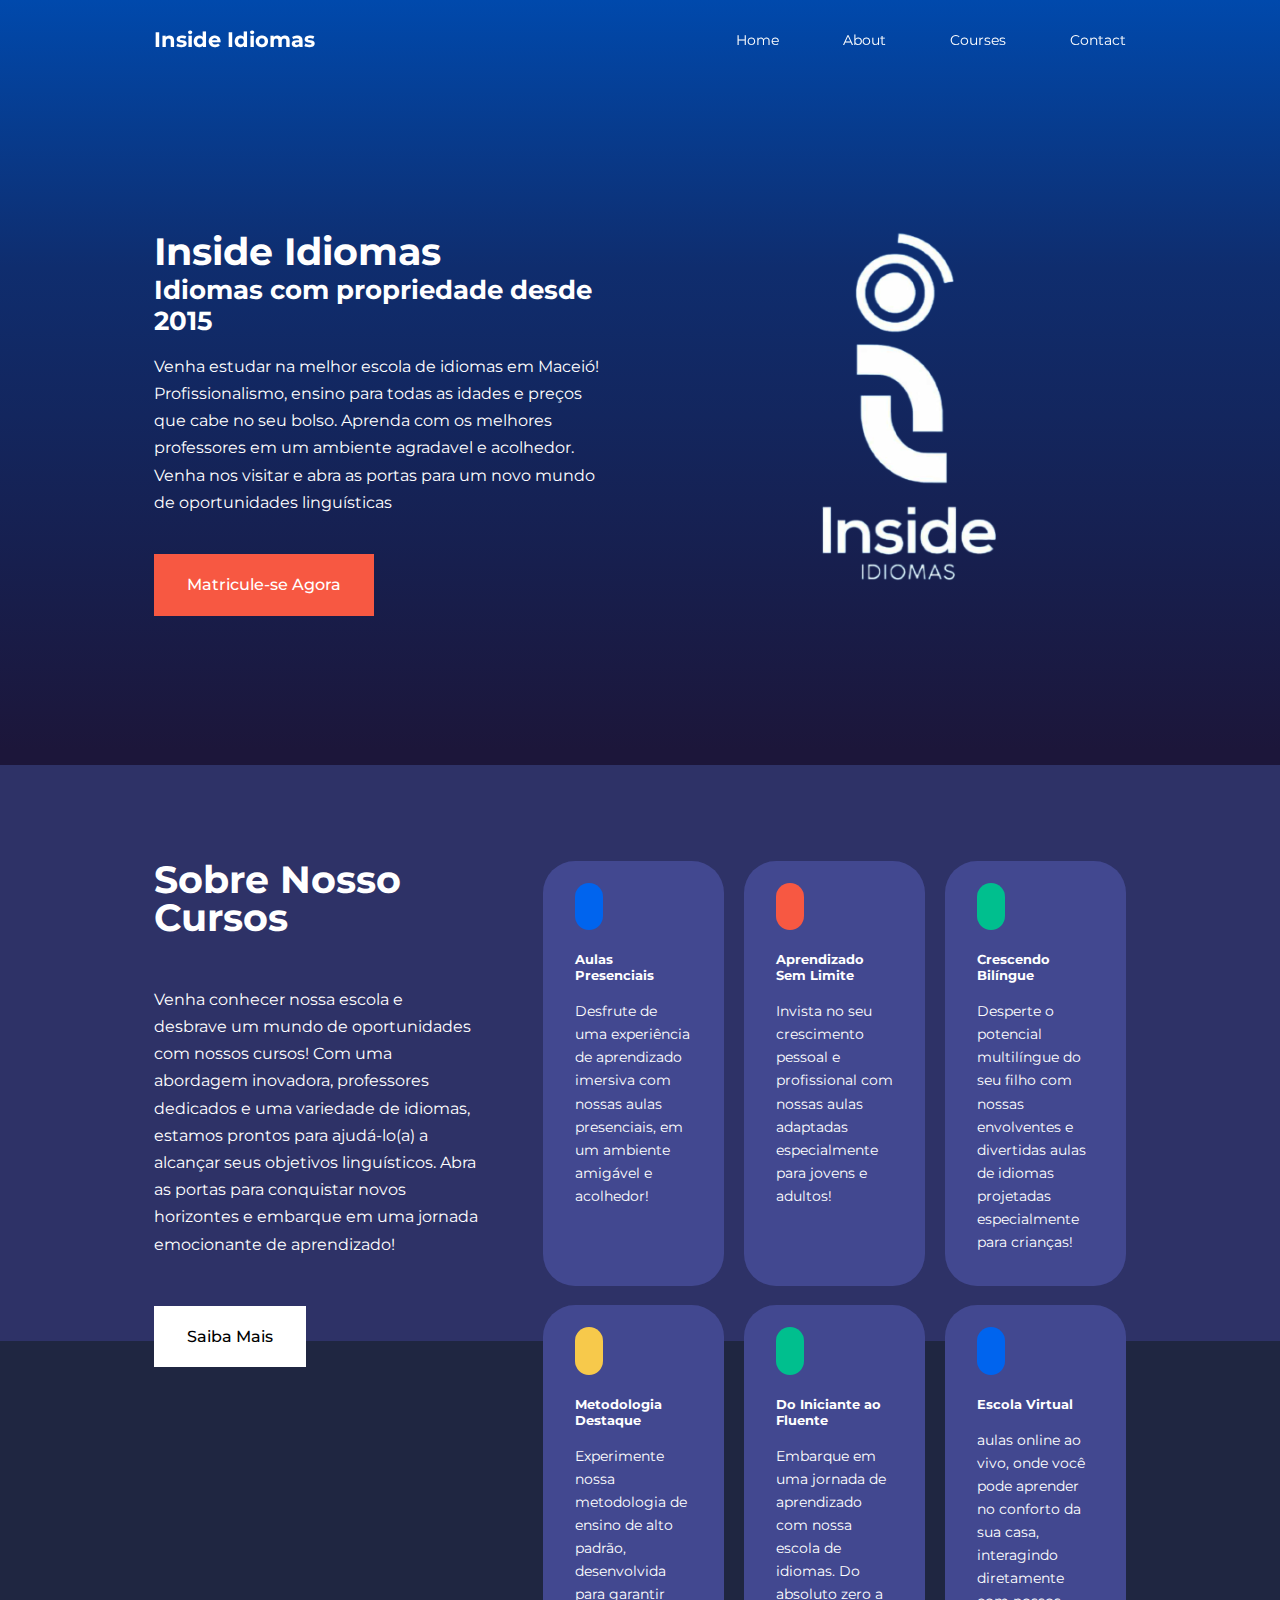
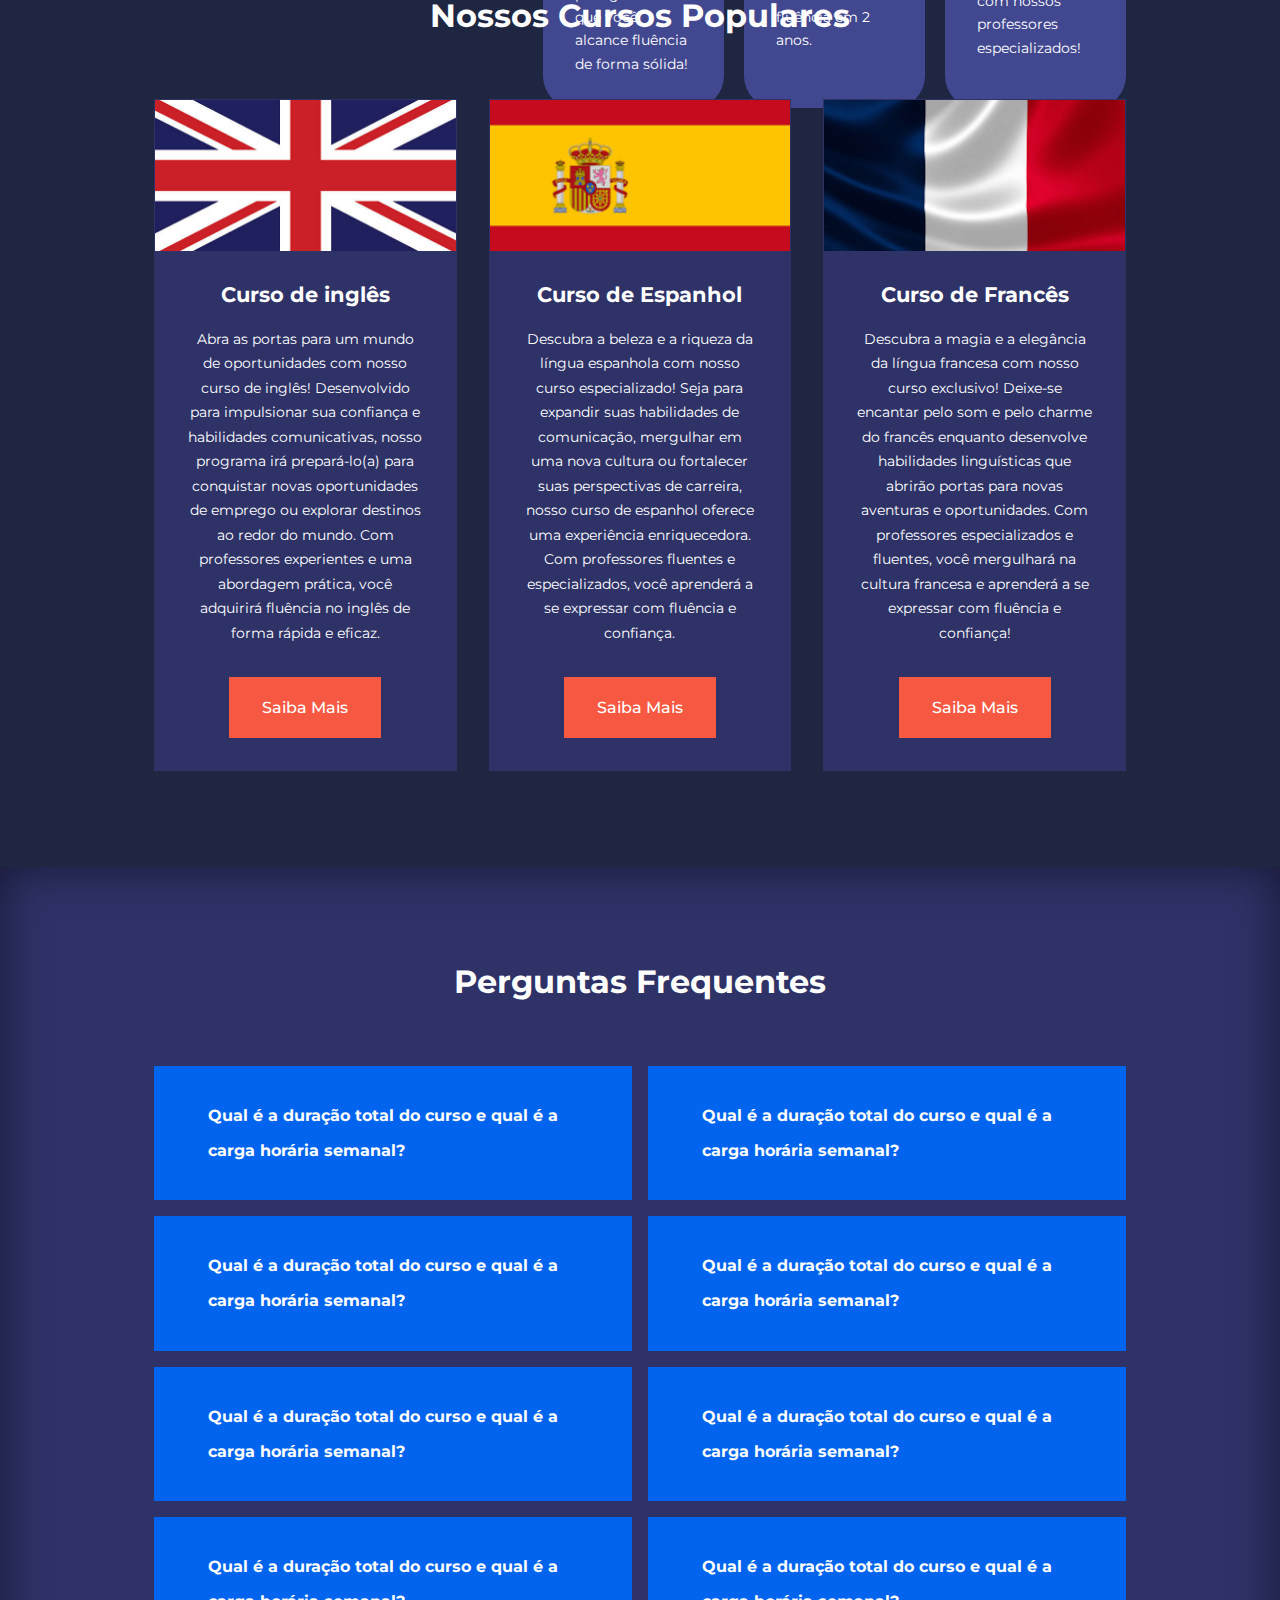
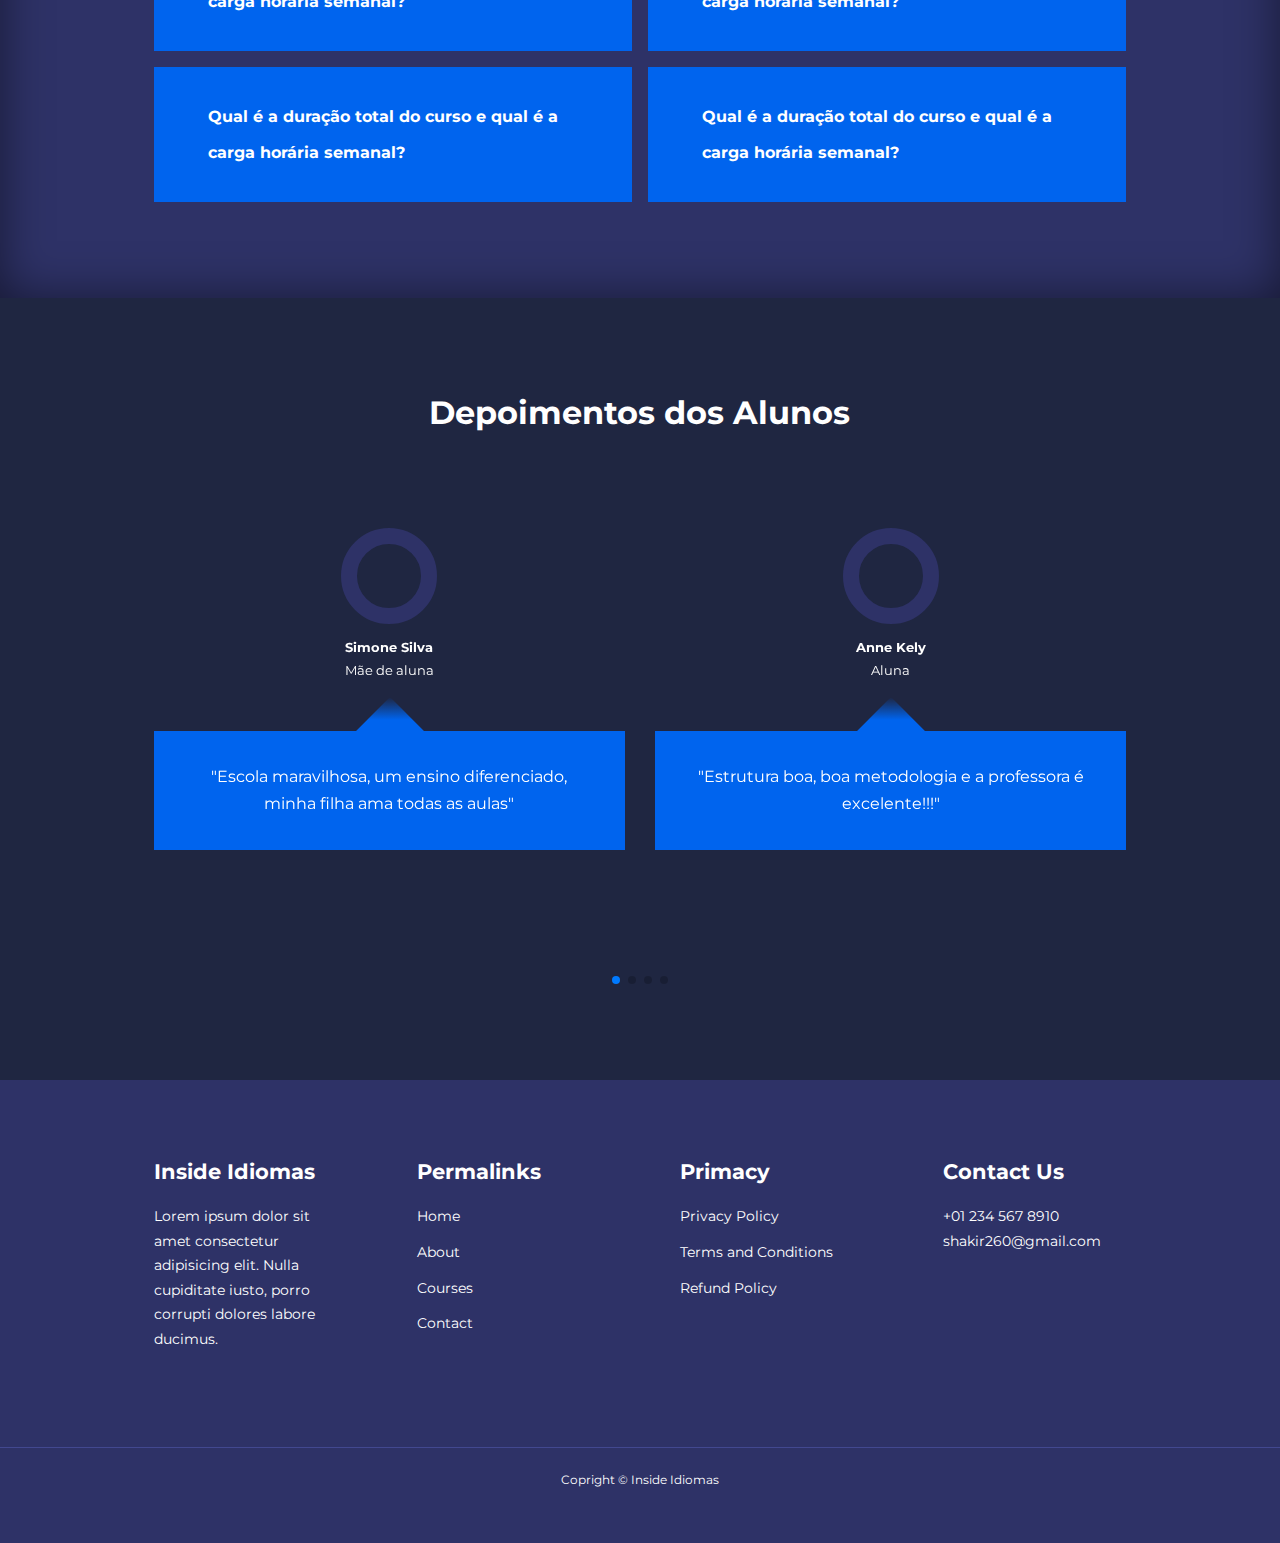
==== index.html @ e07ec495 "first commit" ====
<!DOCTYPE html>
<html lang="en">
  <head>
    <meta charset="UTF-8" />
    <meta name="viewport" content="width=device-width, initial-scale=1.0" />
    <title>Inside Idiomas</title>

    <link rel="stylesheet" href="./css/style.css" />

    <!-- icons CDN-->
    <link
      rel="stylesheet"
      href="https://cdnjs.cloudflare.com/ajax/libs/font-awesome/6.4.0/css/all.min.css"
      integrity="sha512-iecdLmaskl7CVkqkXNQ/ZH/XLlvWZOJyj7Yy7tcenmpD1ypASozpmT/E0iPtmFIB46ZmdtAc9eNBvH0H/ZpiBw=="
      crossorigin="anonymous"
      referrerpolicy="no-referrer"
    />

    <!-- font google-->
    <link rel="preconnect" href="https://fonts.googleapis.com" />
    <link rel="preconnect" href="https://fonts.gstatic.com" crossorigin />
    <link
      href="https://fonts.googleapis.com/css2?family=Montserrat:wght@300;400;500;600;700;800;900&display=swap"
      rel="stylesheet"
    />

    <!-- SWIPER JS-->

    <link
      rel="stylesheet"
      href="https://cdn.jsdelivr.net/npm/swiper@10/swiper-bundle.min.css"
    />

    <script src="https://cdn.jsdelivr.net/npm/swiper@10/swiper-bundle.min.js"></script>
  </head>
  <body>
    <nav>
      <div class="container nav_container">
        <a href="./index.html"><h4>Inside Idiomas</h4></a>
        <ul class="nav_menu">
          <li>
            <a href="./index.html">Home</a>
          </li>
          <li><a href="./about.html">About</a></li>
          <li><a href="./courses.html">Courses</a></li>
          <li><a href="./contact.html">Contact</a></li>
        </ul>
        <button class="open-menu-btn"><i class="fa-solid fa-bars"></i></button>
        <button class="close-menu-btn">
          <i class="fa-solid fa-xmark"></i>
        </button>
      </div>
    </nav>

    <!-- =========== END OF NAVBAR ===========-->

    <header>
      <div class="container header_container">
        <div class="header_left">
          <h1>Inside Idiomas</h1>
          <h3>Idiomas com propriedade desde 2015</h3>
          <p>
            Venha estudar na melhor escola de idiomas em Maceió!
            Profissionalismo, ensino para todas as idades e preços que cabe no
            seu bolso. Aprenda com os melhores professores em um ambiente
            agradavel e acolhedor. Venha nos visitar e abra as portas para um
            novo mundo de oportunidades linguísticas
          </p>
          <a href="./courses.html" class="btn btn-primary">
            Matricule-se Agora</a
          >
        </div>

        <div class="header_right">
          <div class="header_right-image">
            <img src="./images/inside.svg" alt="" />
          </div>
        </div>
      </div>
    </header>

    <!-- =========== END OF HEADER ===========-->

    <section class="categories">
      <div class="container categories_container">
        <div class="categories_left">
          <h1>Sobre Nosso Cursos</h1>
          <p>
            Venha conhecer nossa escola e desbrave um mundo de oportunidades com
            nossos cursos! Com uma abordagem inovadora, professores dedicados e
            uma variedade de idiomas, estamos prontos para ajudá-lo(a) a
            alcançar seus objetivos linguísticos. Abra as portas para conquistar
            novos horizontes e embarque em uma jornada emocionante de
            aprendizado!
          </p>
          <a href="#" class="btn">Saiba Mais</a>
        </div>

        <div class="categories_right">
          <article class="category">
            <span class="category_icon"
              ><i class="fa-solid fa-chalkboard-user"></i
            ></span>
            <h5>Aulas Presenciais</h5>
            <p>
              Desfrute de uma experiência de aprendizado imersiva com nossas
              aulas presenciais, em um ambiente amigável e acolhedor!
            </p>
          </article>

          <article class="category">
            <span class="category_icon"
              ><i class="fa-solid fa-graduation-cap"></i>
            </span>
            <h5>Aprendizado Sem Limite</h5>
            <p>
              Invista no seu crescimento pessoal e profissional com nossas aulas
              adaptadas especialmente para jovens e adultos!
            </p>
          </article>

          <article class="category">
            <span class="category_icon"
              ><i class="fa-solid fa-seedling"></i
            ></span>
            <h5>Crescendo Bilíngue</h5>
            <p>
              Desperte o potencial multilíngue do seu filho com nossas
              envolventes e divertidas aulas de idiomas projetadas especialmente
              para crianças!
            </p>
          </article>

          <article class="category">
            <span class="category_icon"><i class="fa-solid fa-book"></i></span>
            <h5>Metodologia Destaque</h5>
            <p>
              Experimente nossa metodologia de ensino de alto padrão,
              desenvolvida para garantir que você alcance fluência de forma
              sólida!
            </p>
          </article>

          <article class="category">
            <span class="category_icon"
              ><i class="fa-solid fa-user-graduate"></i
            ></span>
            <h5>Do Iniciante ao Fluente</h5>
            <p>
              Embarque em uma jornada de aprendizado com nossa escola de
              idiomas. Do absoluto zero a fluência em 2 anos.
            </p>
          </article>

          <article class="category">
            <span class="category_icon"
              ><i class="fa-solid fa-house-laptop"></i>
            </span>
            <h5>Escola Virtual</h5>
            <p>
              aulas online ao vivo, onde você pode aprender no conforto da sua
              casa, interagindo diretamente com nossos professores
              especializados!
            </p>
          </article>
        </div>
      </div>
    </section>

    <!-- =========== END OF CATEGORIES ===========-->

    <section class="courses">
      <h2>Nossos Cursos Populares</h2>
      <div class="container courses_container">
        <article class="course">
          <div class="course_image">
            <img src="./images/ingles.jpg" alt="" />
          </div>
          <div class="course_info">
            <h4>Curso de inglês</h4>
            <p>
              Abra as portas para um mundo de oportunidades com nosso curso de
              inglês! Desenvolvido para impulsionar sua confiança e habilidades
              comunicativas, nosso programa irá prepará-lo(a) para conquistar
              novas oportunidades de emprego ou explorar destinos ao redor do
              mundo. Com professores experientes e uma abordagem prática, você
              adquirirá fluência no inglês de forma rápida e eficaz.
            </p>
            <a href="./courses.html" class="btn btn-primary">Saiba Mais</a>
          </div>
        </article>

        <article class="course">
          <div class="course_image">
            <img src="./images/espanhol.png" alt="" />
          </div>
          <div class="course_info">
            <h4>Curso de Espanhol</h4>
            <p>
              Descubra a beleza e a riqueza da língua espanhola com nosso curso
              especializado! Seja para expandir suas habilidades de comunicação,
              mergulhar em uma nova cultura ou fortalecer suas perspectivas de
              carreira, nosso curso de espanhol oferece uma experiência
              enriquecedora. Com professores fluentes e especializados, você
              aprenderá a se expressar com fluência e confiança.
            </p>
            <a href="./courses.html" class="btn btn-primary">Saiba Mais</a>
          </div>
        </article>

        <article class="course">
          <div class="course_image">
            <img src="./images/franca.png" alt="" />
          </div>
          <div class="course_info">
            <h4>Curso de Francês</h4>
            <p>
              Descubra a magia e a elegância da língua francesa com nosso curso
              exclusivo! Deixe-se encantar pelo som e pelo charme do francês
              enquanto desenvolve habilidades linguísticas que abrirão portas
              para novas aventuras e oportunidades. Com professores
              especializados e fluentes, você mergulhará na cultura francesa e
              aprenderá a se expressar com fluência e confiança!
            </p>
            <a href="./courses.html" class="btn btn-primary">Saiba Mais</a>
          </div>
        </article>
      </div>
    </section>

    <!-- =========== END OF COURSES ===========-->

    <section class="faqs">
      <h2>Perguntas Frequentes</h2>
      <div class="container faqs_container">
        <article class="faq">
          <div class="faq_icon"><i class="fa-solid fa-plus"></i></div>
          <div class="question_answer">
            <h4>
              Qual é a duração total do curso e qual é a carga horária semanal?
            </h4>
            <p>
              Lorem, ipsum dolor sit amet consectetur adipisicing elit.
              Veritatis sunt natus sit aut ex reiciendis esse quisquam? Eos non
              facilis tempore tempora sint est. Nesciunt expedita odit quidem
              facere provident!
            </p>
          </div>
        </article>

        <article class="faq">
          <div class="faq_icon"><i class="fa-solid fa-plus"></i></div>
          <div class="question_answer">
            <h4>
              Qual é a duração total do curso e qual é a carga horária semanal?
            </h4>
            <p>
              Lorem, ipsum dolor sit amet consectetur adipisicing elit.
              Veritatis sunt natus sit aut ex reiciendis esse quisquam? Eos non
              facilis tempore tempora sint est. Nesciunt expedita odit quidem
              facere provident!
            </p>
          </div>
        </article>

        <article class="faq">
          <div class="faq_icon"><i class="fa-solid fa-plus"></i></div>
          <div class="question_answer">
            <h4>
              Qual é a duração total do curso e qual é a carga horária semanal?
            </h4>
            <p>
              Lorem, ipsum dolor sit amet consectetur adipisicing elit.
              Veritatis sunt natus sit aut ex reiciendis esse quisquam? Eos non
              facilis tempore tempora sint est. Nesciunt expedita odit quidem
              facere provident!
            </p>
          </div>
        </article>

        <article class="faq">
          <div class="faq_icon"><i class="fa-solid fa-plus"></i></div>
          <div class="question_answer">
            <h4>
              Qual é a duração total do curso e qual é a carga horária semanal?
            </h4>
            <p>
              Lorem, ipsum dolor sit amet consectetur adipisicing elit.
              Veritatis sunt natus sit aut ex reiciendis esse quisquam? Eos non
              facilis tempore tempora sint est. Nesciunt expedita odit quidem
              facere provident!
            </p>
          </div>
        </article>

        <article class="faq">
          <div class="faq_icon"><i class="fa-solid fa-plus"></i></div>
          <div class="question_answer">
            <h4>
              Qual é a duração total do curso e qual é a carga horária semanal?
            </h4>
            <p>
              Lorem, ipsum dolor sit amet consectetur adipisicing elit.
              Veritatis sunt natus sit aut ex reiciendis esse quisquam? Eos non
              facilis tempore tempora sint est. Nesciunt expedita odit quidem
              facere provident!
            </p>
          </div>
        </article>

        <article class="faq">
          <div class="faq_icon"><i class="fa-solid fa-plus"></i></div>
          <div class="question_answer">
            <h4>
              Qual é a duração total do curso e qual é a carga horária semanal?
            </h4>
            <p>
              Lorem, ipsum dolor sit amet consectetur adipisicing elit.
              Veritatis sunt natus sit aut ex reiciendis esse quisquam? Eos non
              facilis tempore tempora sint est. Nesciunt expedita odit quidem
              facere provident!
            </p>
          </div>
        </article>

        <article class="faq">
          <div class="faq_icon"><i class="fa-solid fa-plus"></i></div>
          <div class="question_answer">
            <h4>
              Qual é a duração total do curso e qual é a carga horária semanal?
            </h4>
            <p>
              Lorem, ipsum dolor sit amet consectetur adipisicing elit.
              Veritatis sunt natus sit aut ex reiciendis esse quisquam? Eos non
              facilis tempore tempora sint est. Nesciunt expedita odit quidem
              facere provident!
            </p>
          </div>
        </article>

        <article class="faq">
          <div class="faq_icon"><i class="fa-solid fa-plus"></i></div>
          <div class="question_answer">
            <h4>
              Qual é a duração total do curso e qual é a carga horária semanal?
            </h4>
            <p>
              Lorem, ipsum dolor sit amet consectetur adipisicing elit.
              Veritatis sunt natus sit aut ex reiciendis esse quisquam? Eos non
              facilis tempore tempora sint est. Nesciunt expedita odit quidem
              facere provident!
            </p>
          </div>
        </article>

        <article class="faq">
          <div class="faq_icon"><i class="fa-solid fa-plus"></i></div>
          <div class="question_answer">
            <h4>
              Qual é a duração total do curso e qual é a carga horária semanal?
            </h4>
            <p>
              Lorem, ipsum dolor sit amet consectetur adipisicing elit.
              Veritatis sunt natus sit aut ex reiciendis esse quisquam? Eos non
              facilis tempore tempora sint est. Nesciunt expedita odit quidem
              facere provident!
            </p>
          </div>
        </article>

        <article class="faq">
          <div class="faq_icon"><i class="fa-solid fa-plus"></i></div>
          <div class="question_answer">
            <h4>
              Qual é a duração total do curso e qual é a carga horária semanal?
            </h4>
            <p>
              Lorem, ipsum dolor sit amet consectetur adipisicing elit.
              Veritatis sunt natus sit aut ex reiciendis esse quisquam? Eos non
              facilis tempore tempora sint est. Nesciunt expedita odit quidem
              facere provident!
            </p>
          </div>
        </article>
      </div>
    </section>

    <!-- =========== END OF FAQS ===========-->

    <section class="container testimonials_container mySwiper">
      <h2>Depoimentos dos Alunos</h2>

      <div class="swiper-wrapper">
        <article class="testimonial swiper-slide">
          <div class="avatar">
            <img
              src="https://lh3.googleusercontent.com/a-/AD_cMMQBZKAxoACoGxxtNOzGts6Uc5fpCD4lUX_6gJ0NiQXfTIWC=w60-h60-p-rp-mo-ba2-br100"
              alt=""
            />
          </div>
          <div class="testimonial_info">
            <h5>Simone Silva</h5>
            <small>Mãe de aluna</small>
            <div class="testimonial_body">
              <p>
                "Escola maravilhosa, um ensino diferenciado, minha filha ama
                todas as aulas"
              </p>
            </div>
          </div>
        </article>

        <article class="testimonial swiper-slide">
          <div class="avatar">
            <img
              src="https://lh3.googleusercontent.com/a-/AD_cMMR5dsjNhBQnz9AVJ1lnXts2LTc-ZbNx8_3CJ20ylwWtL40=w60-h60-p-rp-mo-ba2-br100"
              alt=""
            />
          </div>
          <div class="testimonial_info">
            <h5>Anne Kely</h5>
            <small>Aluna</small>
            <div class="testimonial_body">
              <p>
                "Estrutura boa, boa metodologia e a professora é excelente!!!"
              </p>
            </div>
          </div>
        </article>

        <article class="testimonial swiper-slide">
          <div class="avatar">
            <img
              src="https://lh3.googleusercontent.com/a-/AD_cMMRA-ctpFJnuBm_z79PmrGh8-JNXuZiAP5iBRkPc202I5w8=w60-h60-p-rp-mo-br100"
              alt=""
            />
          </div>
          <div class="testimonial_info">
            <h5>Emileine Winne</h5>
            <small>Ex-aluna</small>
            <div class="testimonial_body">
              <p>
                "Os professores são pacientes, dedicados e sobretudo
                qualificados. O preço é acessível, as aulas são dinâmicas. Vale
                a pena! Ótimo lugar para se aprender uma ou mais línguas
                estrangeiras."
              </p>
            </div>
          </div>
        </article>

        <article class="testimonial swiper-slide">
          <div class="avatar">
            <img
              src="https://lh3.googleusercontent.com/a/AAcHTte9dudAVzkM_NjmeovhUN9GkS5G0ocUzcVqeK8WlQynxCE=w60-h60-p-rp-mo-br100"
              alt=""
            />
          </div>
          <div class="testimonial_info">
            <h5>Carlos Adriano</h5>
            <small>Aluno</small>
            <div class="testimonial_body">
              <p>
                "As aulas são muito legais, em pouco tempo é perceptível a
                evolução dos alunos, são ótimos profissionais e espaço
                agradável."
              </p>
            </div>
          </div>
        </article>

        <article class="testimonial swiper-slide">
          <div class="avatar">
            <img
              src="https://lh3.googleusercontent.com/a-/AD_cMMRibWPDzcGXfaNqQP3WcwZqbmd0xhaO-7QLyF9sMsWlXL4w=w60-h60-p-rp-mo-br100"
              alt=""
            />
          </div>
          <div class="testimonial_info">
            <h5>Jakson Kenedy</h5>
            <small>Ex-aluno</small>
            <div class="testimonial_body">
              <p>
                Muito satisfeito com o método da escola, muito fácil, didático e
                com muita qualidade, meu inglês melhorou 100% e num tempo muito
                curto! Super indico.
              </p>
            </div>
          </div>
        </article>
      </div>
      <div class="swiper-pagination"></div>
    </section>

    <!-- =========== END OF TESTIMONIAL ===========-->

    <footer class="footer">
      <div class="container footer_container">
        <div class="footer_1">
          <a href="/index.html"><h4>Inside Idiomas</h4></a>
          <p>
            Lorem ipsum dolor sit amet consectetur adipisicing elit. Nulla
            cupiditate iusto, porro corrupti dolores labore ducimus.
          </p>
        </div>

        <div class="footer_2">
          <h4>Permalinks</h4>
          <ul>
            <li><a href="/index.html">Home</a></li>
            <li><a href="/about.html">About</a></li>
            <li><a href="/courses.html">Courses</a></li>
            <li><a href="/contact.html">Contact</a></li>
          </ul>
        </div>

        <div class="footer_3">
          <h4>Primacy</h4>
          <ul>
            <li><a href="#">Privacy Policy</a></li>
            <li><a href="#">Terms and Conditions</a></li>
            <li><a href="#">Refund Policy</a></li>
          </ul>
        </div>

        <div class="footer_4">
          <h4>Contact Us</h4>
          <div>
            <p>+01 234 567 8910</p>
            <p>shakir260@gmail.com</p>
          </div>

          <ul class="footer_socials">
            <li>
              <a href="#"><i class="fa-brands fa-instagram"></i></a>
            </li>
            <li>
              <a href="#"><i class="fa-brands fa-linkedin"></i></a>
            </li>
            <li>
              <a href="#"><i class="fa-brands fa-facebook"></i></a>
            </li>
            <li>
              <a href="#"><i class="fa-solid fa-envelope"></i></a>
            </li>
          </ul>
        </div>
      </div>

      <div class="footer_copyright">
        <small>Copright &copy; Inside Idiomas </small>
      </div>
    </footer>

    <!-- =========== END OF fOOTER ===========-->

    <script src="./main.js"></script>

    <!-- ==================== slide =============-->
    <script>
      var swiper = new Swiper(".mySwiper", {
        slidesPerView: 1,
        spaceBetween: 30,
        pagination: {
          el: ".swiper-pagination",
          clickable: true,
        },
        //when window width is >= 600px
        breakpoints: {
          600: {
            slidesPerView: 2,
          },
        },
      });
    </script>
  </body>
</html>
---- css/style.css ----
* {
  margin: 0;
  padding: 0;
  border: 0;
  outline: 0;
  text-decoration: none;
  list-style: none;
  box-sizing: border-box;
}

:root {
  /* --color-primary: #6c63ff; */
  --color-success: #00bf8e;
  --color-warning: #f7c94b;
  --color-danger: #f75842;
  --color-danger-variant: rgba(247, 88, 66, 0.4);
  --color-white: #fff;
  --color-light: rgba(255, 255, 255, 0.7);
  --color-black: #000;
  --color-bg: #1f2641;
  --color-bg1: #2e3267;
  --color-bg2: #424890;

  --color-primary: #0064ee;
  /* 
  
  --color-bg: #13265f;
  --color-bg1: #0d4392;
  --color-bg2: #1173fb; */

  --container-width-lg: 76%;
  --container-width-md: 90%;
  --container-width-sm: 90%;

  --transition: all 400ms ease;
}

body {
  font-family: "Montserrat", sans-serif;
  line-height: 1.7;
  color: var(--color-white);
  background-color: var(--color-bg);
}

.container {
  width: var(--container-width-lg);
  margin: 0 auto;
}

section {
  padding: 6rem 0;
}

section h2 {
  text-align: center;
  margin-bottom: 4rem;
}

h1,
h2,
h3,
h4,
h5 {
  line-height: 1.2;
}

h1 {
  font-size: 2.4rem;
}

h2 {
  font-size: 2rem;
}

h3 {
  font-size: 1.6rem;
}

h4 {
  font-size: 1.3rem;
}

a {
  color: var(--color-white);
}

img {
  width: 100%;
  display: block;
  object-fit: cover;
}

.btn {
  display: inline-block;
  background: var(--color-white);
  color: var(--color-black);
  padding: 1rem 2rem;
  border: 1px solid transparent;
  font-weight: 500;
  transition: var(--transition);
}

.btn:hover {
  background: transparent;
  color: var(--color-white);
  border-color: var(--color-white);
}

.btn-primary {
  background: var(--color-danger);
  color: var(--color-white);
}

/* =============== NAVBAR ========== */

nav {
  background: transparent;
  width: 100vw;
  height: 5rem;
  position: fixed;
  z-index: 11;
}
/* change navbar style on scroll using javascript */
.window-scroll {
  background: var(--color-primary);
  box-shadow: 0 1rem 2rem rgba(0, 0, 0, 0.3);
}

.nav_container {
  height: 100%;
  display: flex;
  justify-content: space-between;
  align-items: center;
}

nav button {
  display: none;
}

.nav_menu {
  display: flex;
  align-items: center;
  gap: 4rem;
}

.nav_menu a {
  font-size: 0.9rem;
  transition: var(--transition);
}

.nav_menu a:hover {
  color: var(--color-bg2);
}

/* =============== HEADER ========== */

header {
  position: relative;
  top: 0rem;
  overflow: hidden;
  height: 85vh;
  /*  margin-bottom: 5rem; */
  padding-top: 5rem;
  background: linear-gradient(
    180deg,
    rgba(0, 73, 172, 1) 0%,
    rgba(15, 45, 110, 1) 35%,
    rgba(28, 22, 58, 1) 98%
  );
}

.header_container {
  display: grid;
  grid-template-columns: 1fr 1fr;
  align-items: center;
  gap: 5rem;
  height: 100%;
}

.header_left p {
  margin: 1rem 0 2.4rem;
}

/* =============== CATEGORIES ========== */

.categories {
  background: var(--color-bg1);
  height: 36rem;
}

.categories h1 {
  line-height: 1;
  margin-bottom: 3rem;
}

.categories_container {
  display: grid;
  grid-template-columns: 40% 60%;
}

.categories_left {
  margin-right: 4rem;
}

.categories_left p {
  margin: 1rem 0 3rem;
}

.categories_right {
  display: grid;
  grid-template-columns: repeat(3, 1fr);
  gap: 1.2rem;
}

.category {
  background: var(--color-bg2);
  padding: 2rem;
  border-radius: 2rem;
  transition: var(--transition);
}

.category:hover {
  box-shadow: 0 3rem 3rem rgba(0, 0, 0, 0.3);
  z-index: 1;
}

.category:nth-child(2) .category_icon {
  background: var(--color-danger);
}

.category:nth-child(3) .category_icon {
  background: var(--color-success);
}

.category:nth-child(4) .category_icon {
  background: var(--color-warning);
}

.category:nth-child(5) .category_icon {
  background: var(--color-success);
}

.category_icon {
  background: var(--color-primary);
  padding: 0.9rem;
  border-radius: 0.9rem;
}

.category h5 {
  margin: 2rem 0 1rem;
}

.category p {
  font-size: 0.85rem;
}

/* =============== POPULAR COURSES ========== */

.courses {
  margin-top: 10rem;
}

.courses_container {
  display: grid;
  grid-template-columns: repeat(3, 1fr);
  gap: 2rem;
}

.course {
  background: var(--color-bg1);
  text-align: center;
  border: 1px solid transparent;
  transition: var(--transition);
}

.course:hover {
  background: transparent;
  border-color: var(--color-primary);
}

.course_info {
  padding: 2rem;
}

.course_info p {
  margin: 1.2rem 0 2rem;
  font-size: 0.9rem;
}

/* =============== FAQs ================== */

.faqs {
  background: var(--color-bg1);
  box-shadow: inset 0 0 3rem rgba(0, 0, 0, 0.5);
}

.faqs_container {
  display: grid;
  grid-template-columns: 1fr 1fr;
  gap: 1rem;
}

.faq {
  padding: 2rem;
  display: flex;
  align-items: center;
  gap: 1.4rem;
  height: fit-content;
  background: var(--color-primary);
  cursor: pointer;
}

.faq h4 {
  font-size: 1rem;
  line-height: 2.2;
}

.faq_icon {
  align-self: flex-start;
  font-size: 1.2rem;
}

.faq p {
  margin-top: 0.8rem;
  display: none;
}

.faq.open p {
  display: block;
}

/* =============== TESTIMONIALS ================== */

.testimonials_container {
  overflow-x: hidden;
  position: relative;
  margin-bottom: 5rem;
}

.testimonial {
  padding-top: 2rem;
}

.avatar {
  width: 6rem;
  height: 6rem;
  border-radius: 50%;
  overflow: hidden;
  margin: 0 auto 1rem;
  border: 1rem solid var(--color-bg1);
}

.testimonial_info {
  text-align: center;
}

.testimonial_body {
  background: var(--color-primary);
  padding: 2rem;
  margin-top: 3rem;
  position: relative;
}

.testimonial_body::before {
  content: " ";
  display: block;
  background: linear-gradient(
    135deg,
    transparent,
    var(--color-primary),
    var(--color-primary),
    var(--color-primary)
  );
  width: 3rem;
  height: 3rem;
  position: absolute;
  left: 45%;
  top: -1.5rem;
  transform: rotate(45deg);
}

/* =============== FOOTER ================== */

footer {
  background: var(--color-bg1);
  padding: 5rem 0 2rem 0;
  font-size: 0.9rem;
}

.footer_container {
  display: grid;
  grid-template-columns: repeat(4, 1fr);
  gap: 5rem;
}

.footer_container > div h4 {
  margin-bottom: 1.2rem;
}

.footer_1 p {
  margin: 0 0 2rem;
}

footer ul li {
  margin-bottom: 0.7rem;
}

footer ul li a:hover {
  text-decoration: underline;
}

.footer_socials {
  display: flex;
  gap: 1rem;
  font-size: 1.2rem;
  margin-top: 2rem;
}

.footer_copyright {
  text-align: center;
  margin-top: 4rem;
  padding: 1.2rem 0;
  border-top: 1px solid var(--color-bg2);
}

/* ================= MEDIA QUERIES (TABLETS) ============== */

@media screen and (max-width: 1024px) {
  .container {
    width: var(--container-width-md);
  }

  h1 {
    font-size: 2.2rem;
  }

  h2 {
    font-size: 1.7rem;
  }

  h3 {
    font-size: 1.4rem;
  }
  h4 {
    font-size: 1.2rem;
  }

  nav button {
    display: inline-block;
    background: transparent;
    font-size: 1.8rem;
    color: var(--color-white);
    cursor: pointer;
  }

  nav button.close-menu-btn {
    display: none;
  }

  .nav_menu {
    position: fixed;
    top: 5rem;
    right: 5%;
    height: fit-content;
    width: 18rem;
    flex-direction: column;
    gap: 0;
    display: none;
  }

  .nav_menu li {
    width: 100%;
    height: 5.8rem;
    animation: animateNavItems 400ms linear forwards;
    transform-origin: top right;
    opacity: 0;
  }

  .nav_menu li:nth-child(2) {
    animation-delay: 200ms;
  }

  .nav_menu li:nth-child(3) {
    animation-delay: 300ms;
  }

  .nav_menu li:nth-child(4) {
    animation-delay: 400ms;
  }

  @keyframes animateNavItems {
    0% {
      transform: rotateZ(-90deg) rotateX(90deg) scale(0.1);
    }
    100% {
      transform: rotateZ(0) rotateX(0) scale(1);
      opacity: 1;
    }
  }

  .nav_menu li a {
    background: var(--color-primary);
    box-shadow: -4rem 6rem 10rem rgba(0, 0, 0, 0.6);
    width: 100%;
    height: 100%;
    display: grid;
    place-items: center;
  }

  .nav_menu li a:hover {
    background-color: var(--color-bg2);
    color: var(--color-white);
  }

  /* ==================== HEADER ===================== */
  header {
    height: 75vh;
    /*margin-bottom: 4rem; */
  }

  .header_container {
    gap: 0;
    padding-bottom: 3rem;
  }

  /* ==================== CATEGORIES ===================== */

  .categories {
    height: auto;
  }

  .categories_container {
    grid-template-columns: 1fr;
    gap: 3rem;
  }

  .categories_left {
    margin-right: 0;
  }

  /* ==================== CATEGORIES ===================== */

  .courses {
    margin-top: 0;
  }

  .courses_container {
    grid-template-columns: 1fr 1fr;
  }

  /* ==================== FAQs ===================== */

  .faqs_container {
    grid-template-columns: 1fr;
  }

  .faq {
    padding: 1.5rem;
  }

  /* ==================== FOOTER ===================== */

  .footer_container {
    grid-template-columns: 1fr 1fr;
  }
}

/* ================= MEDIA QUERIES (phones) ============== */

@media screen and (max-width: 600px) {
  .container {
    width: var(--container-width-sm);
  }

  /* ==================== Navbar ===================== */

  .nav_menu {
    right: 3%;
  }

  /* ==================== HEADER ===================== */

  header {
    height: fit-content;
  }

  .header_container {
    grid-template-columns: 1fr;
    text-align: center;
    margin-top: 3rem;
  }

  .header_left {
    padding-bottom: 3rem;
  }

  .header_left p {
    margin: 1.5rem 0;
  }

  /* ==================== CATEGORIES ===================== */

  .categories_right {
    grid-template-columns: 1fr 1fr;
    gap: 0.7rem;
  }

  .category {
    padding: 1.3rem;
    border-radius: 1rem;
  }

  .category_icon {
    margin-top: 4px;
    display: inline-block;
  }

  /* ==================== Popular Courses ===================== */

  .courses_container {
    grid-template-columns: 1fr;
  }

  /* ==================== Testimonial ===================== */

  .testimonial_body {
    padding: 1.5rem;
  }

  /* ==================== Courses ===================== */

  .footer_container {
    /* grid-template-columns: 1fr; */
    text-align: center;
    gap: 2rem;
  }

  .footer_1 p {
    margin: 1rem auto;
  }

  .footer_socials {
    justify-content: center;
  }
}
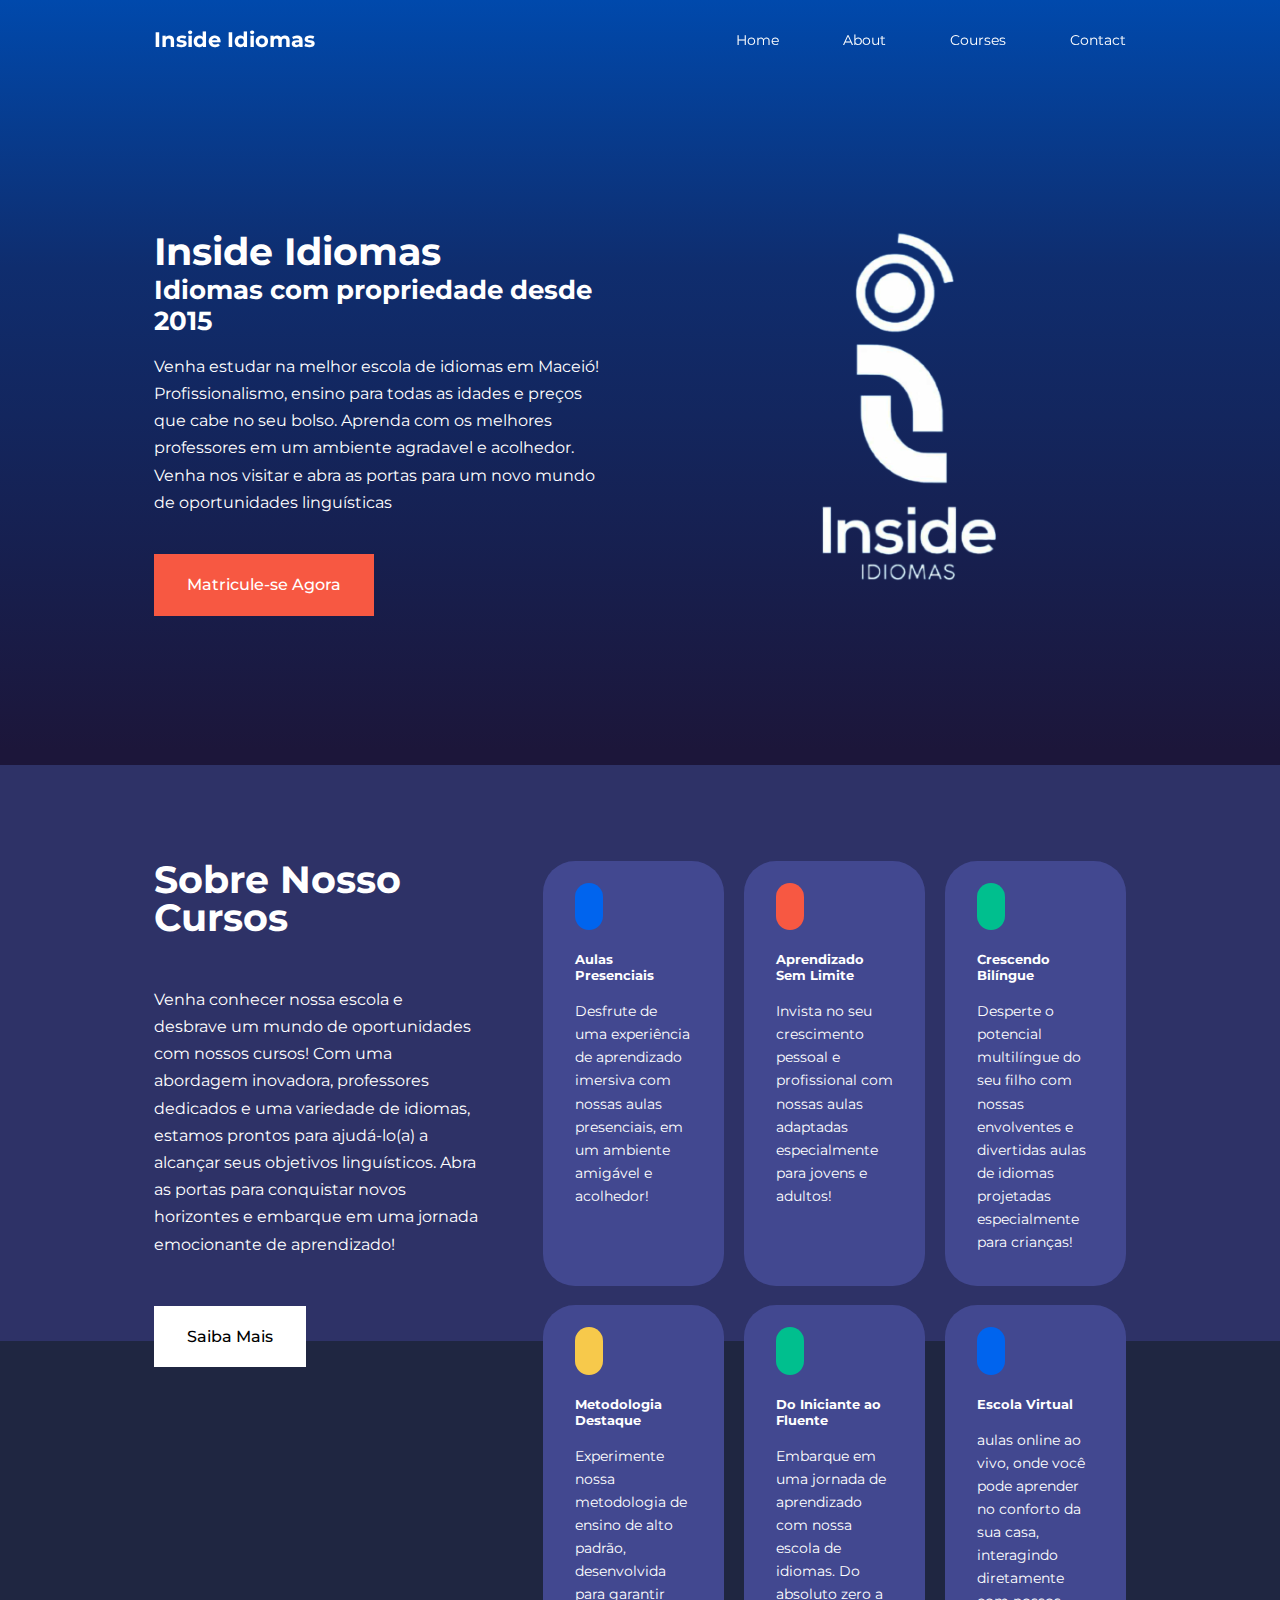
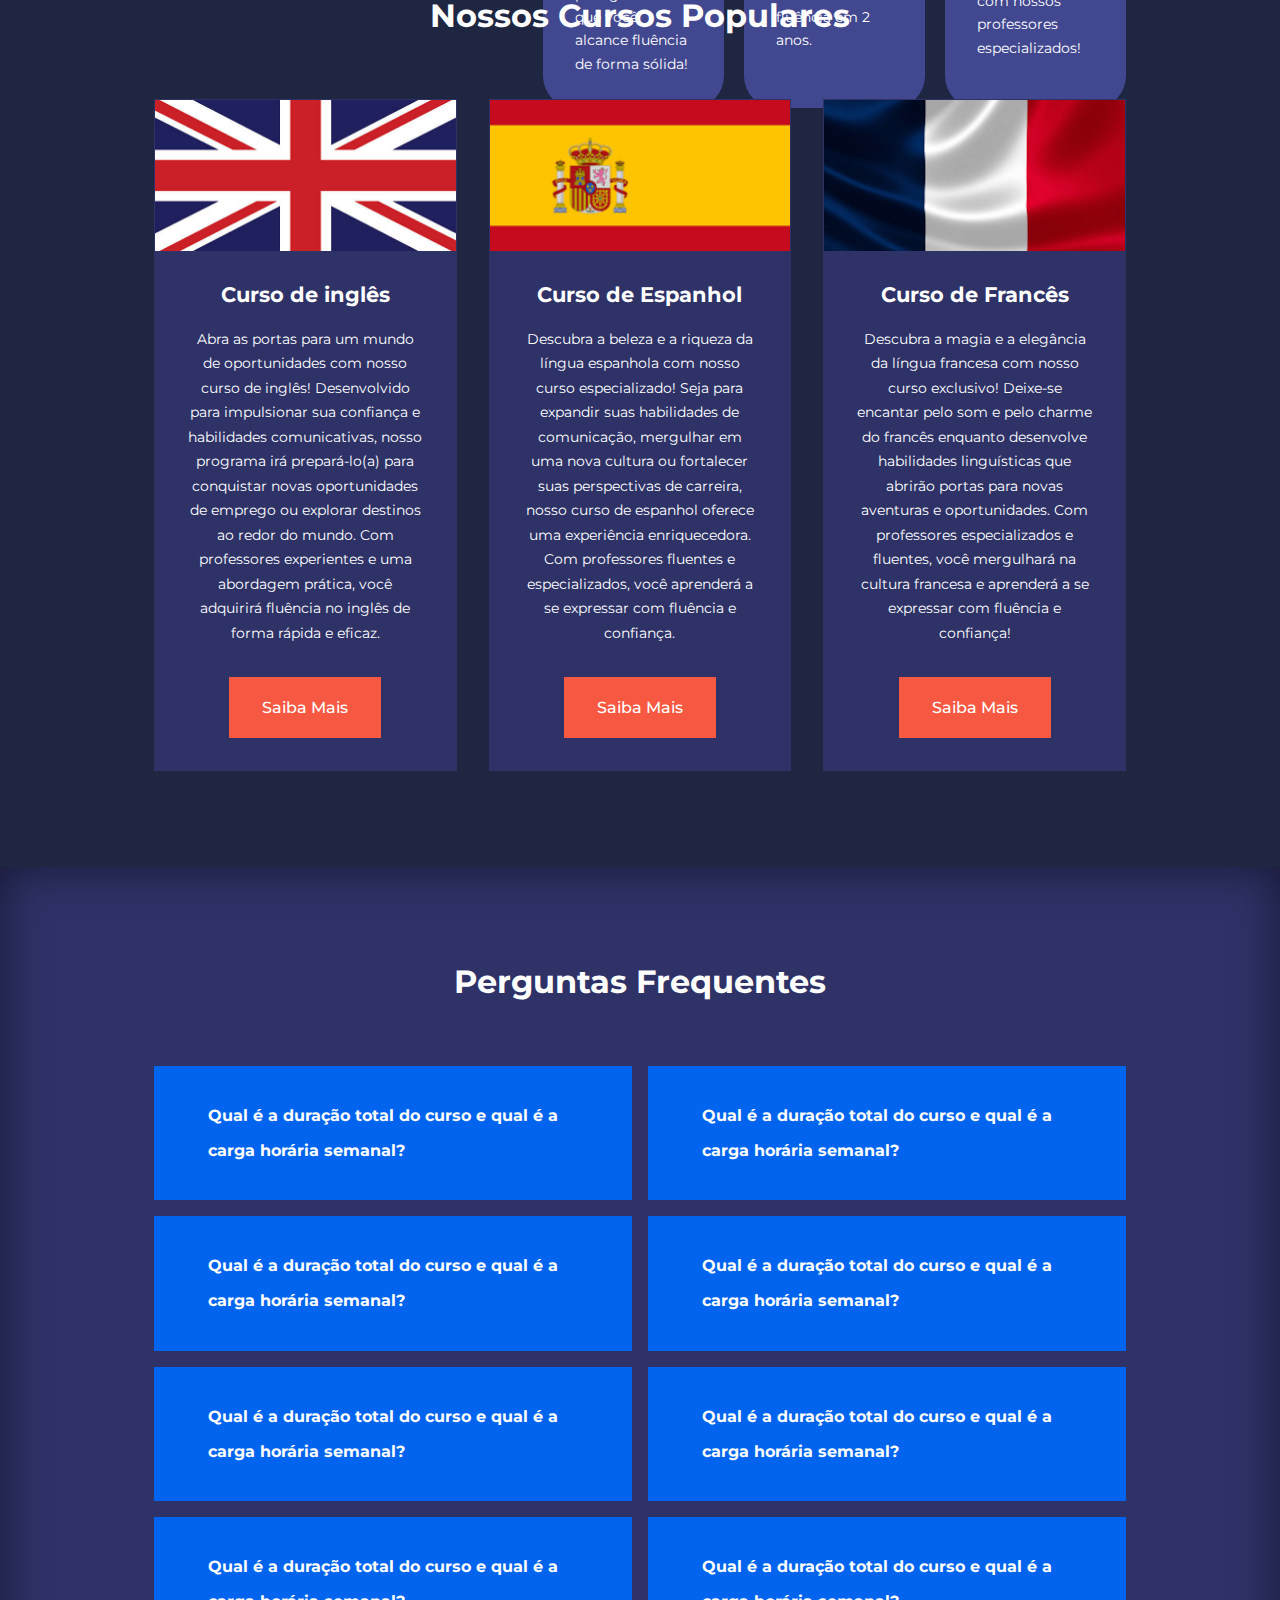
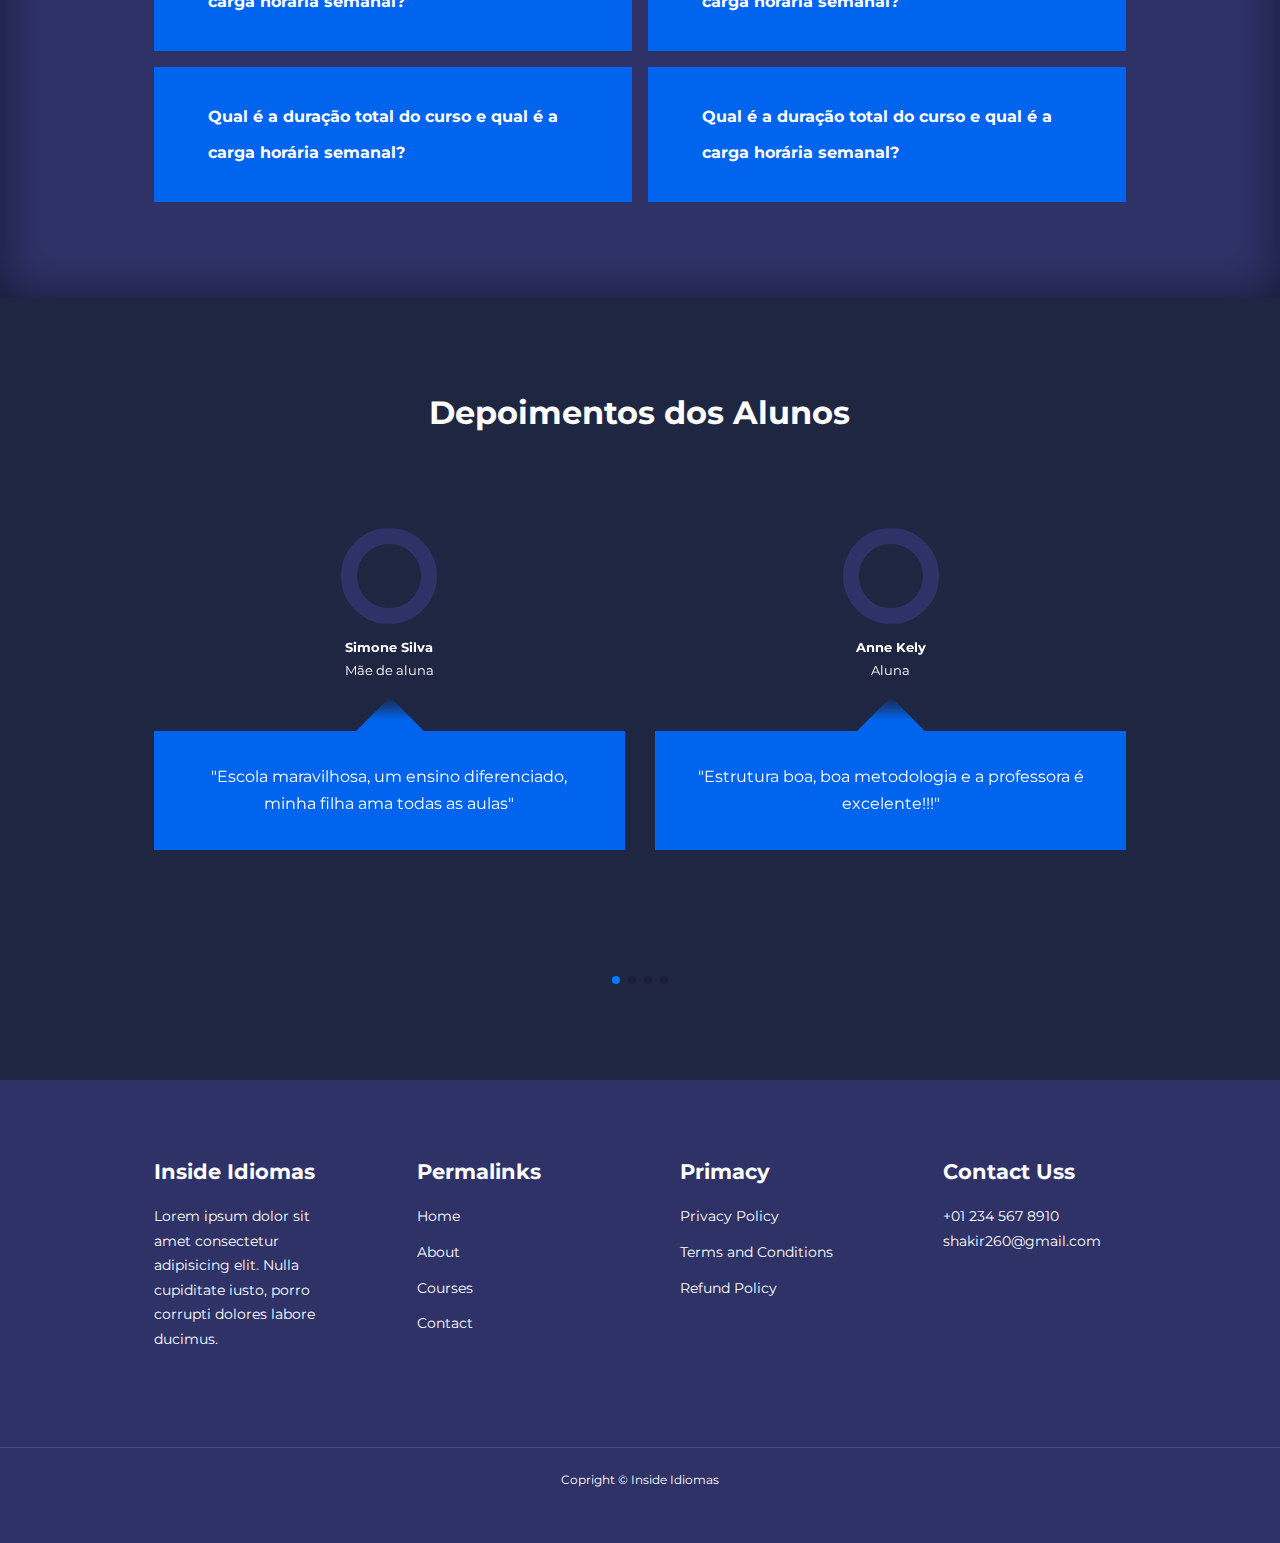
==== commit 6662041e: "first cpmmit" ====
--- a/index.html
+++ b/index.html
@@ -524,7 +524,7 @@
         </div>
 
         <div class="footer_4">
-          <h4>Contact Us</h4>
+          <h4>Contact Uss</h4>
           <div>
             <p>+01 234 567 8910</p>
             <p>shakir260@gmail.com</p>
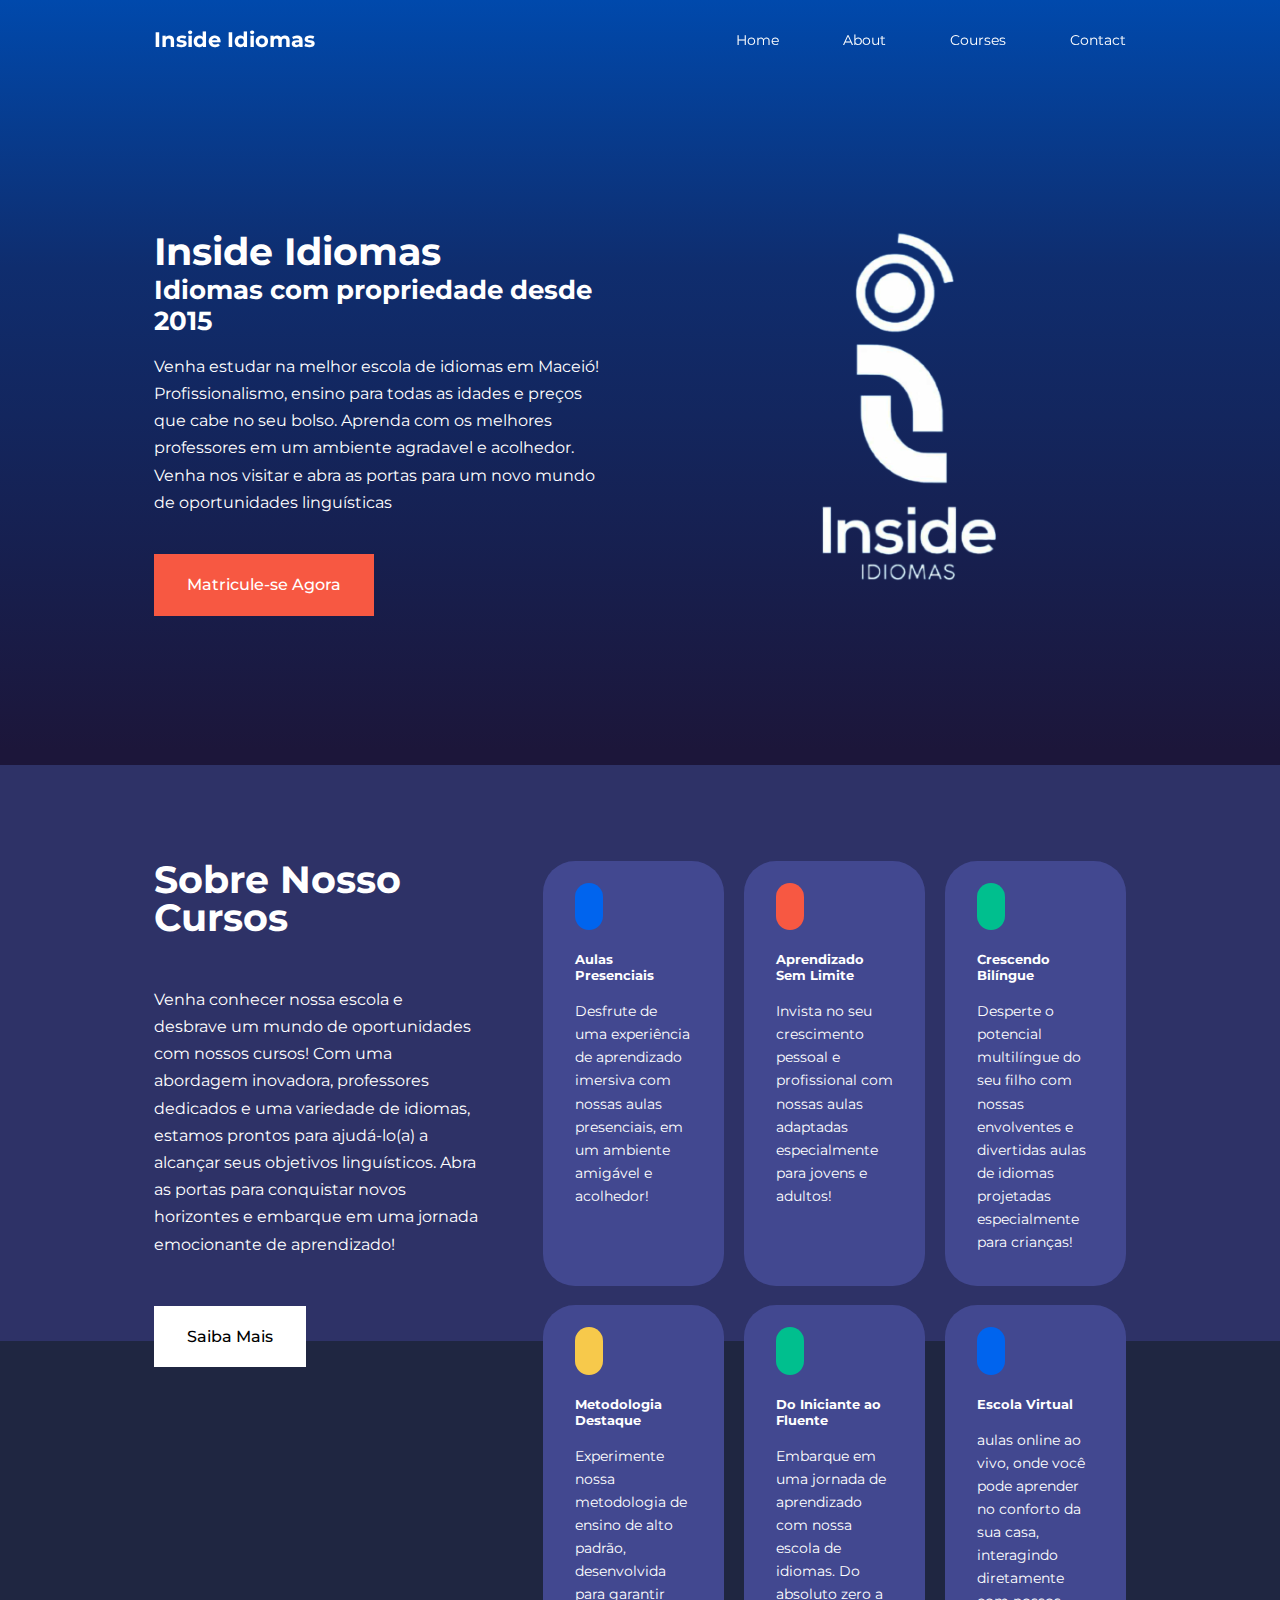
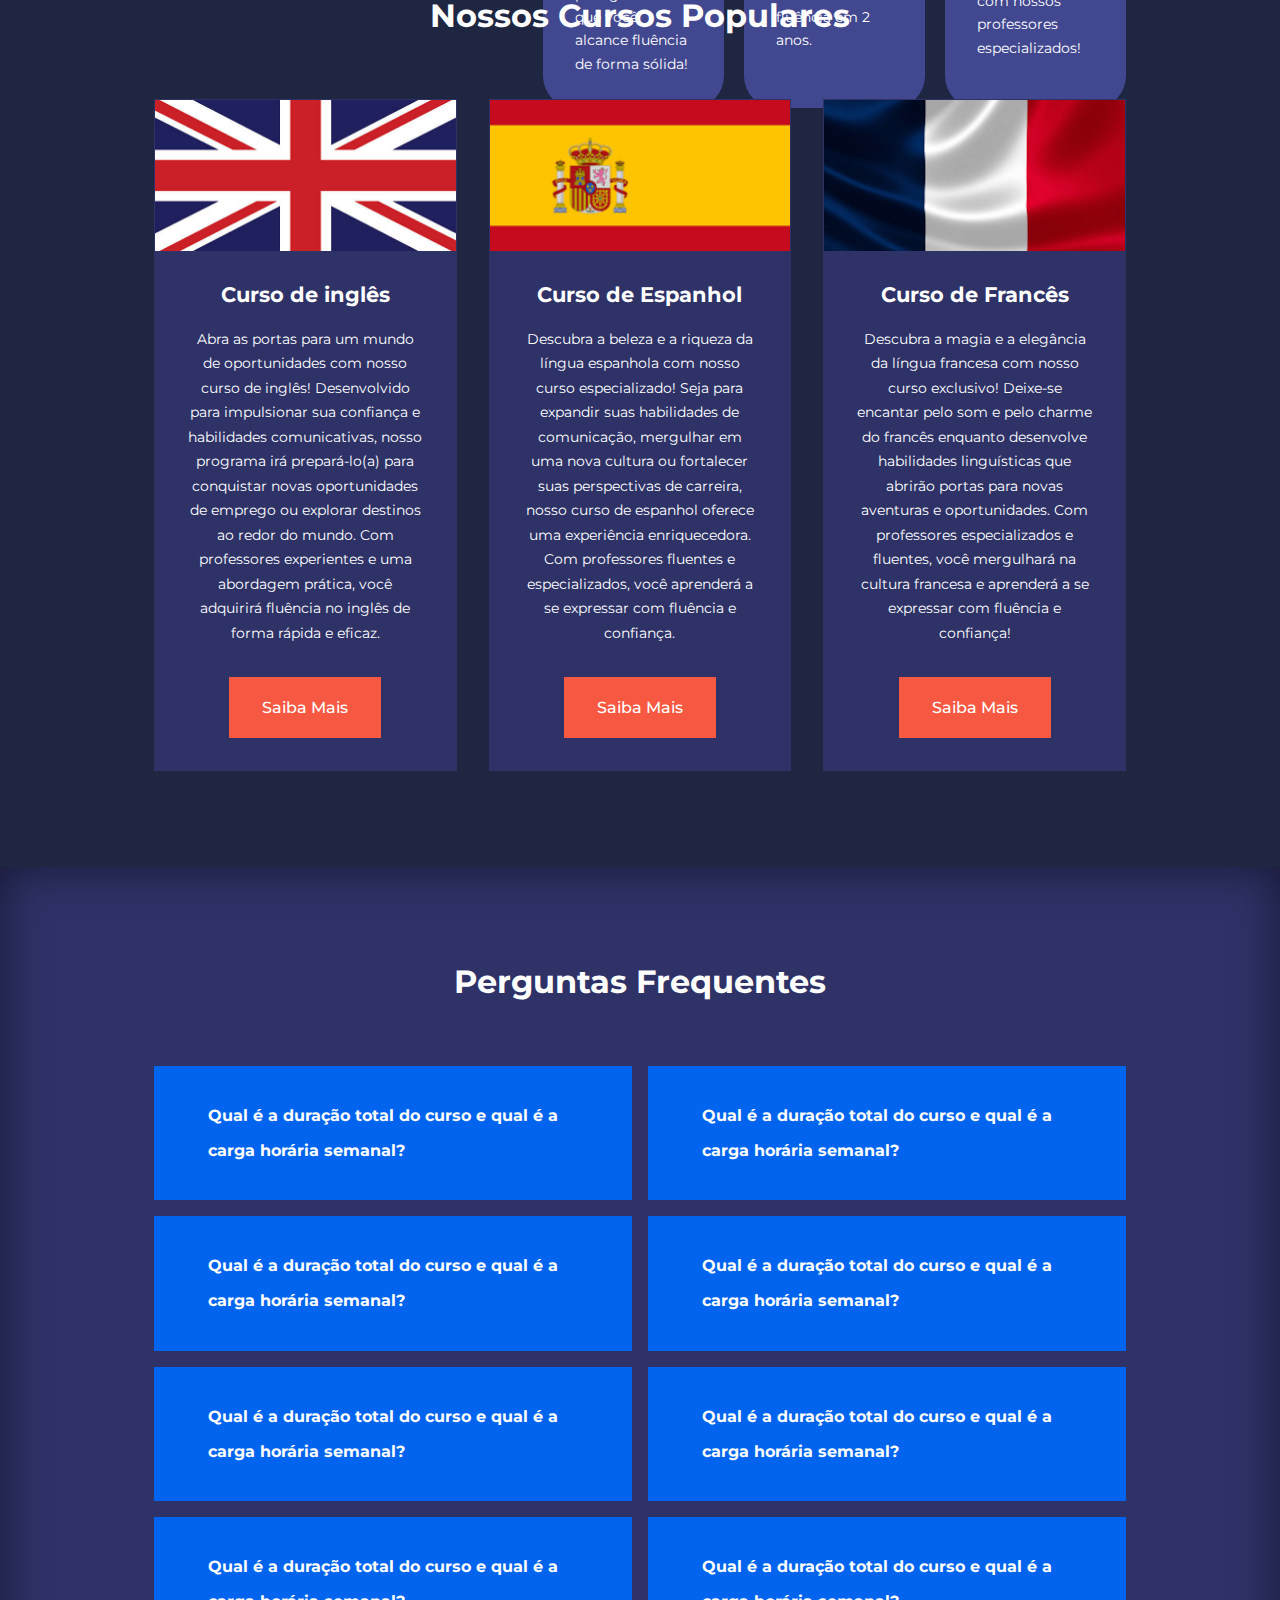
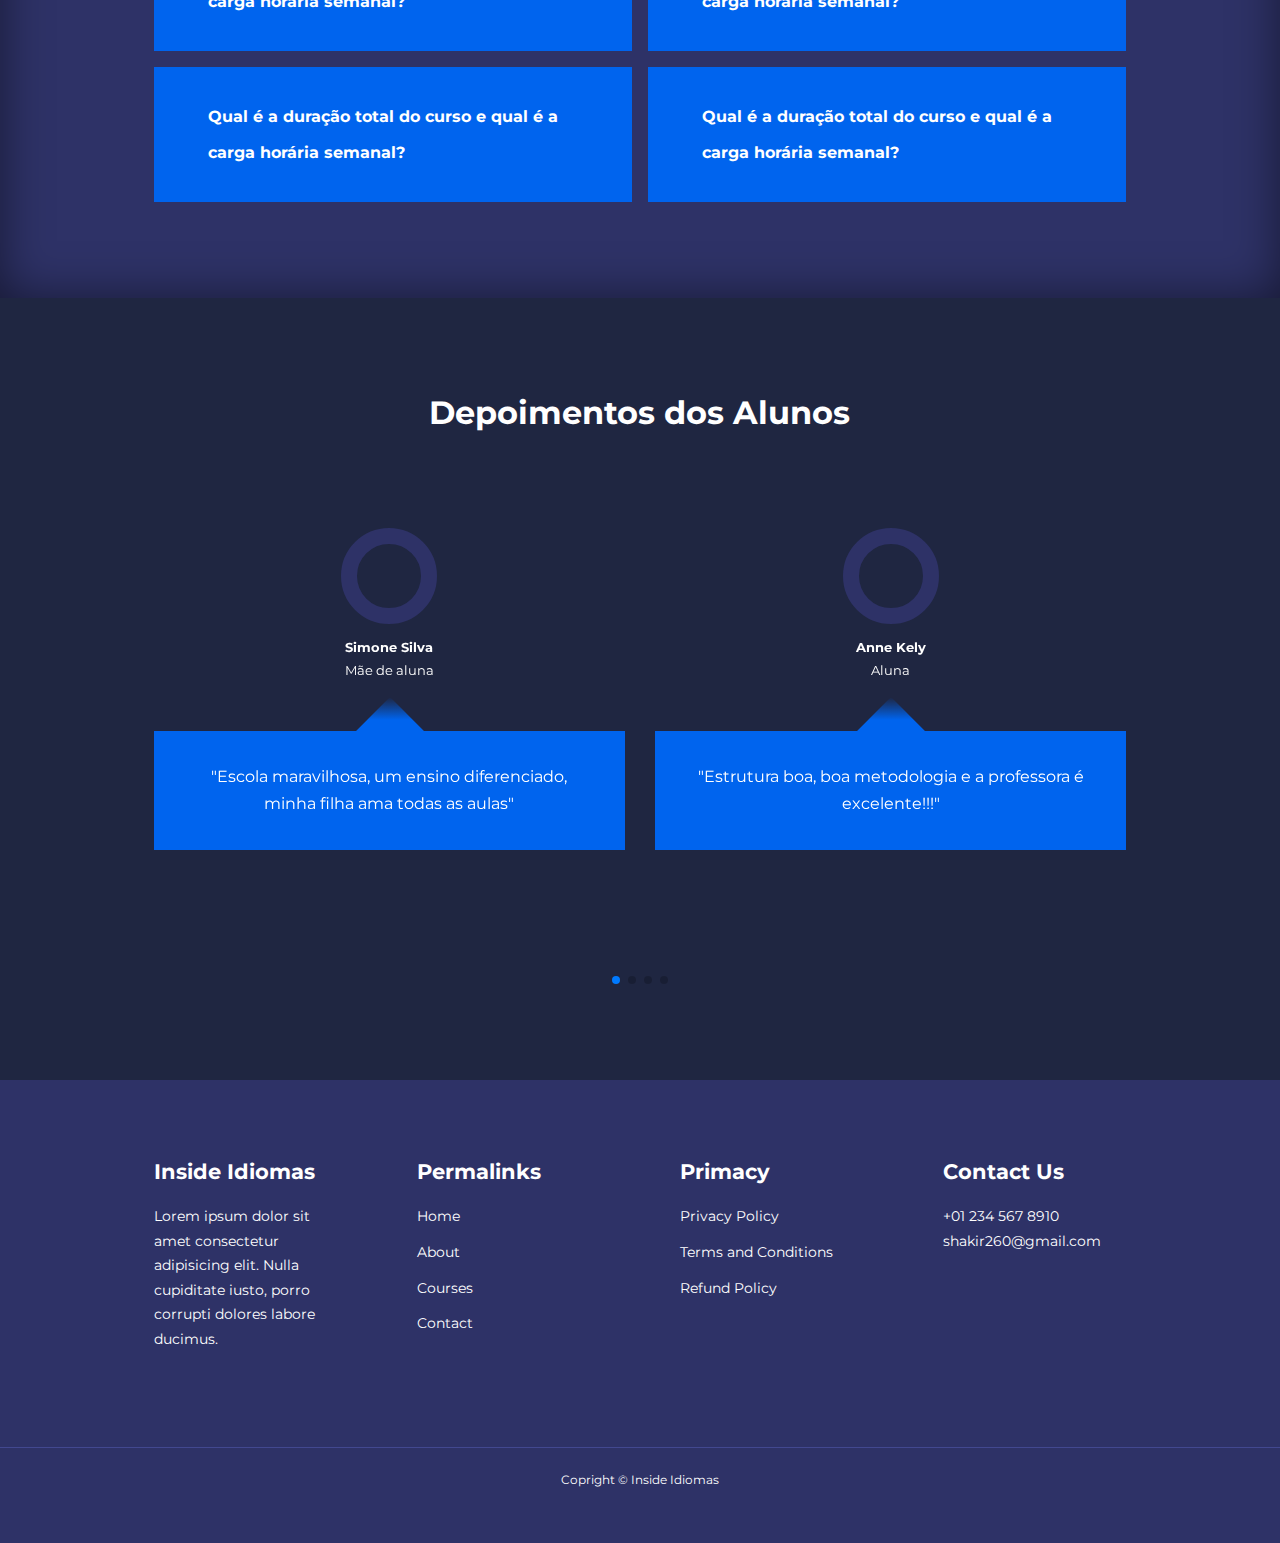
==== commit 50dfd492: "first commit" ====
--- a/index.html
+++ b/index.html
@@ -524,7 +524,7 @@
         </div>
 
         <div class="footer_4">
-          <h4>Contact Uss</h4>
+          <h4>Contact Us</h4>
           <div>
             <p>+01 234 567 8910</p>
             <p>shakir260@gmail.com</p>
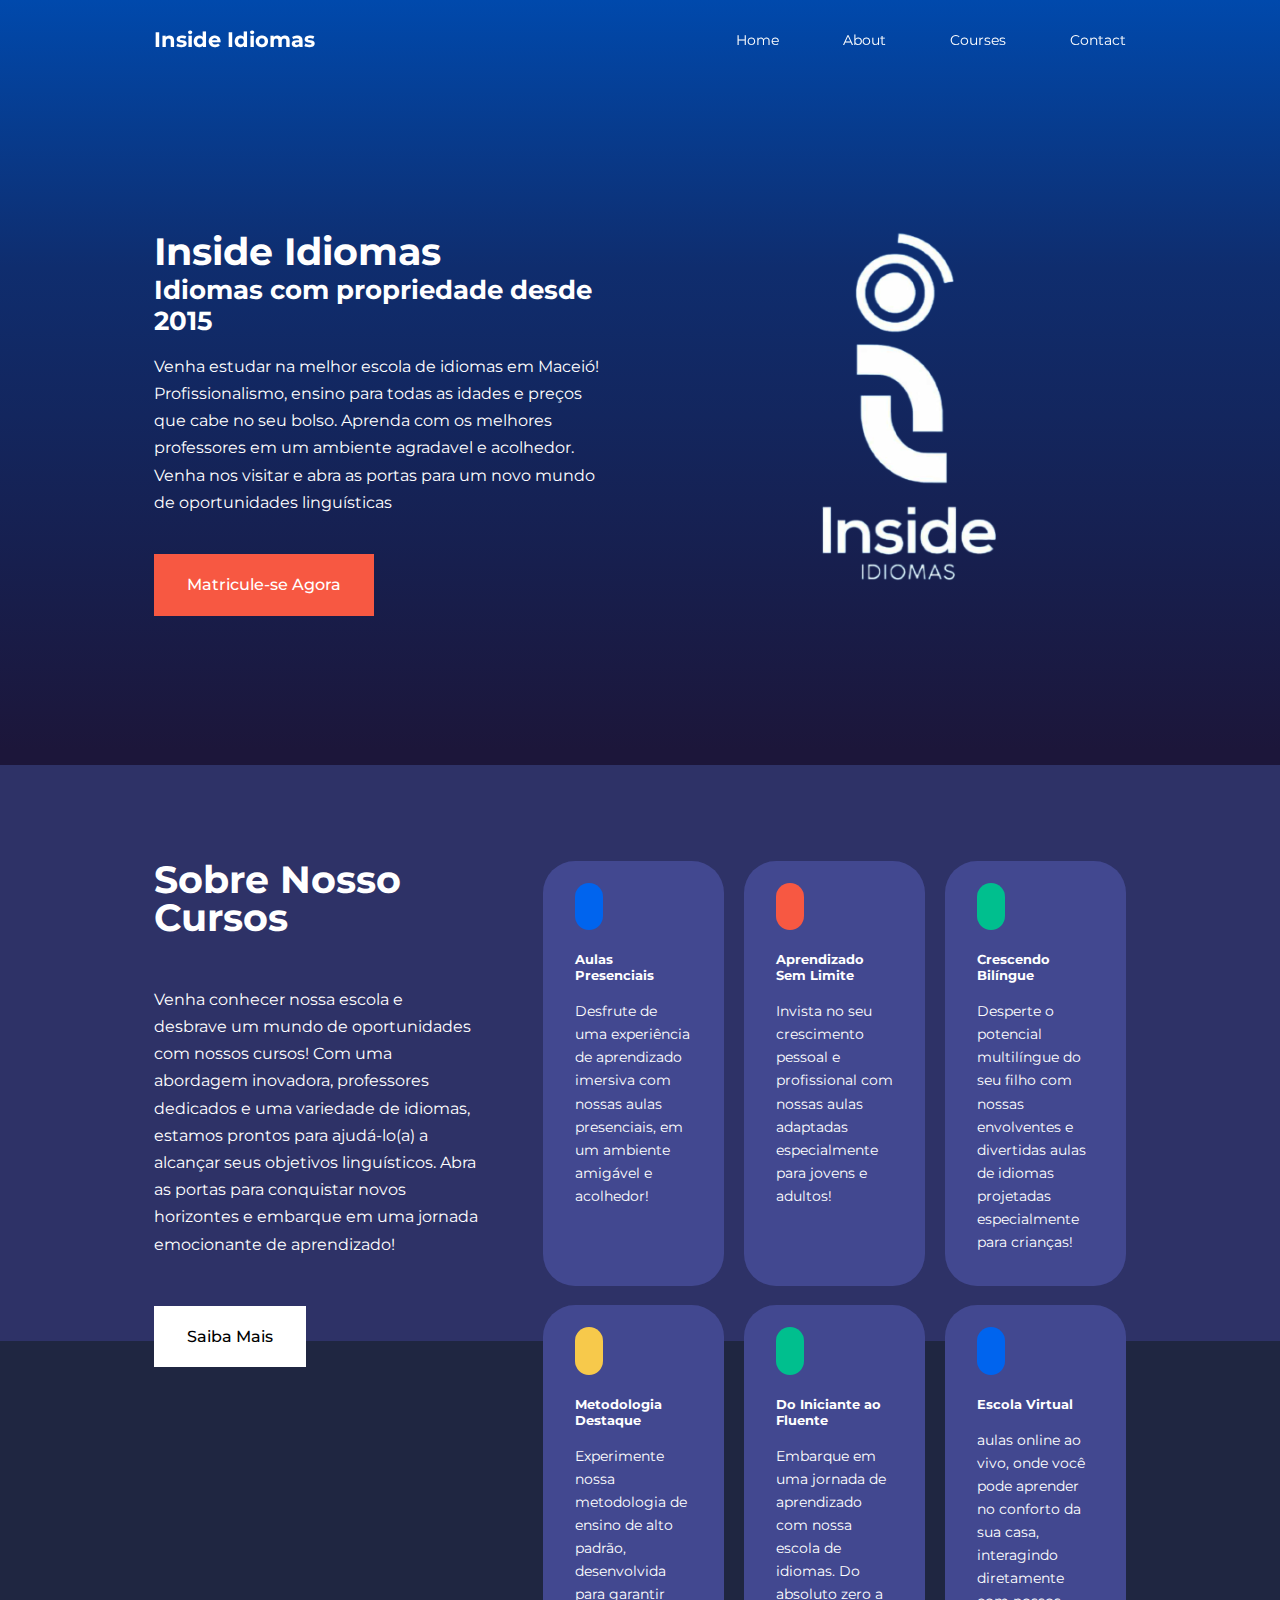
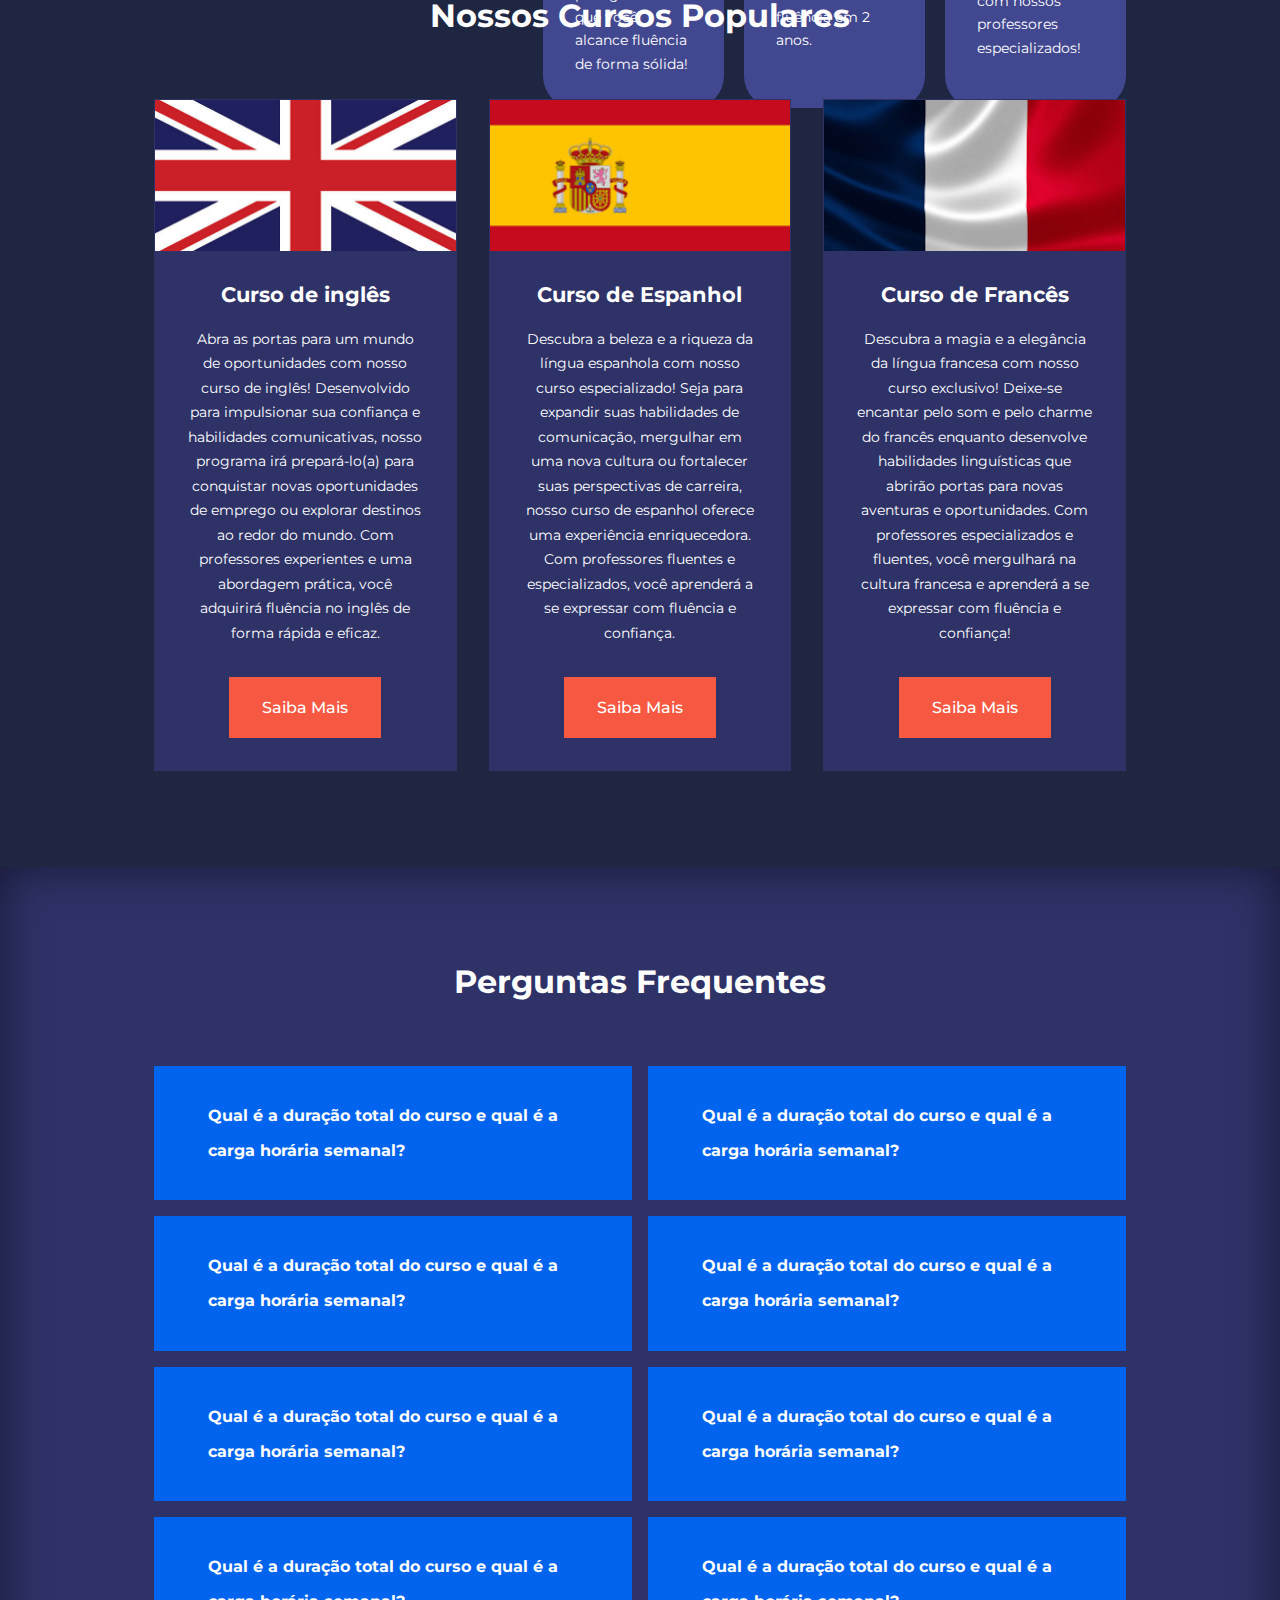
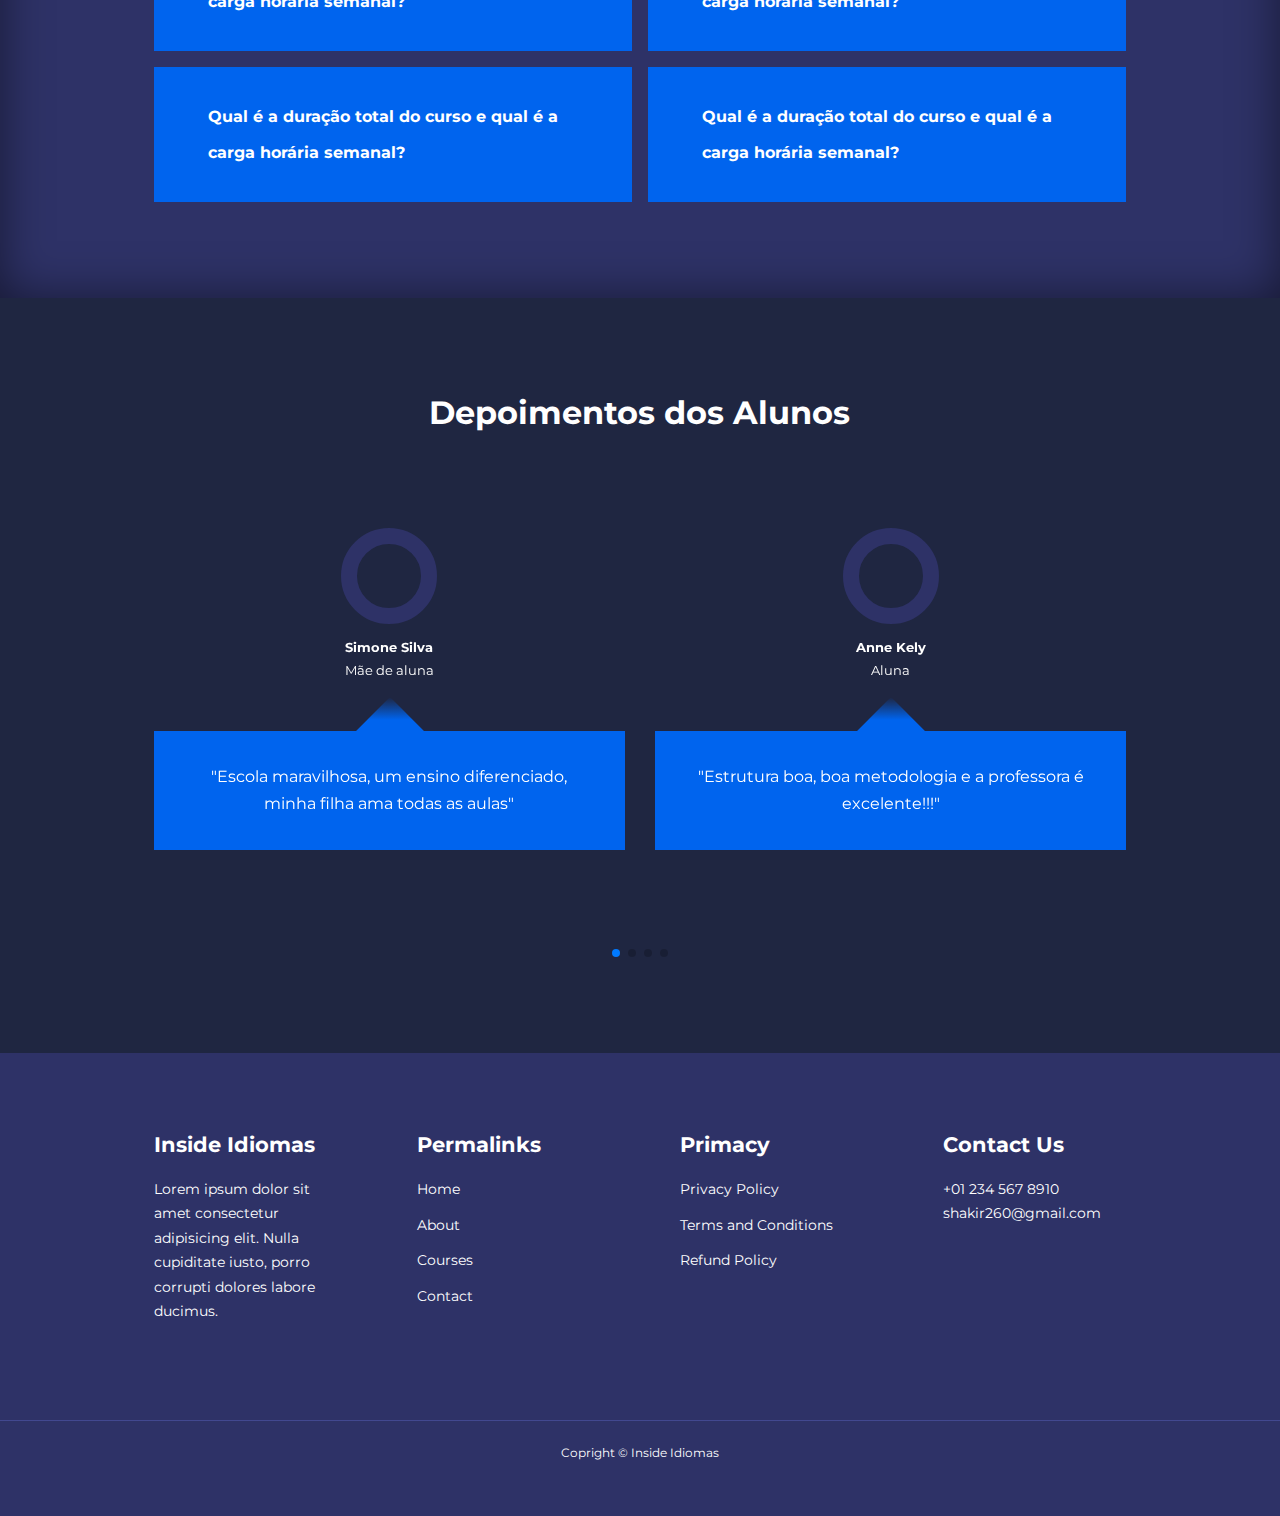
==== commit 9114d0f4: "quarto commit" ====
--- a/index.html
+++ b/index.html
@@ -440,10 +440,8 @@
             <small>Ex-aluna</small>
             <div class="testimonial_body">
               <p>
-                "Os professores são pacientes, dedicados e sobretudo
-                qualificados. O preço é acessível, as aulas são dinâmicas. Vale
-                a pena! Ótimo lugar para se aprender uma ou mais línguas
-                estrangeiras."
+                "Os professores são qualificados. O preço é acessível, as aulas
+                são dinâmicas. Vale a pena!"
               </p>
             </div>
           </div>
@@ -482,8 +480,7 @@
             <div class="testimonial_body">
               <p>
                 Muito satisfeito com o método da escola, muito fácil, didático e
-                com muita qualidade, meu inglês melhorou 100% e num tempo muito
-                curto! Super indico.
+                com muita qualidade, meu inglês melhorou 100%! Super indico.
               </p>
             </div>
           </div>
--- a/css/style.css
+++ b/css/style.css
@@ -601,12 +601,12 @@
   /* ==================== CATEGORIES ===================== */
 
   .categories_right {
-    grid-template-columns: 1fr 1fr;
+    grid-template-columns: 1fr;
     gap: 0.7rem;
   }
 
   .category {
-    padding: 1.3rem;
+    padding: 2rem;
     border-radius: 1rem;
   }
 
@@ -618,7 +618,24 @@
   /* ==================== Popular Courses ===================== */
 
   .courses_container {
-    grid-template-columns: 1fr;
+    /* grid-template-columns: 1fr;*/
+    display: flex;
+    flex-direction: column;
+    align-items: center;
+  }
+
+  .course {
+    width: 80%;
+  }
+
+  section h2 {
+    width: 98%;
+  }
+
+  /* ==================== FAQS ===================== */
+
+  .faq_icon {
+    align-self: auto;
   }
 
   /* ==================== Testimonial ===================== */
@@ -627,7 +644,11 @@
     padding: 1.5rem;
   }
 
-  /* ==================== Courses ===================== */
+  .testimonials_container {
+    padding: 6rem 0rem 4rem;
+  }
+
+  /* ==================== FOOTER ===================== */
 
   .footer_container {
     /* grid-template-columns: 1fr; */
